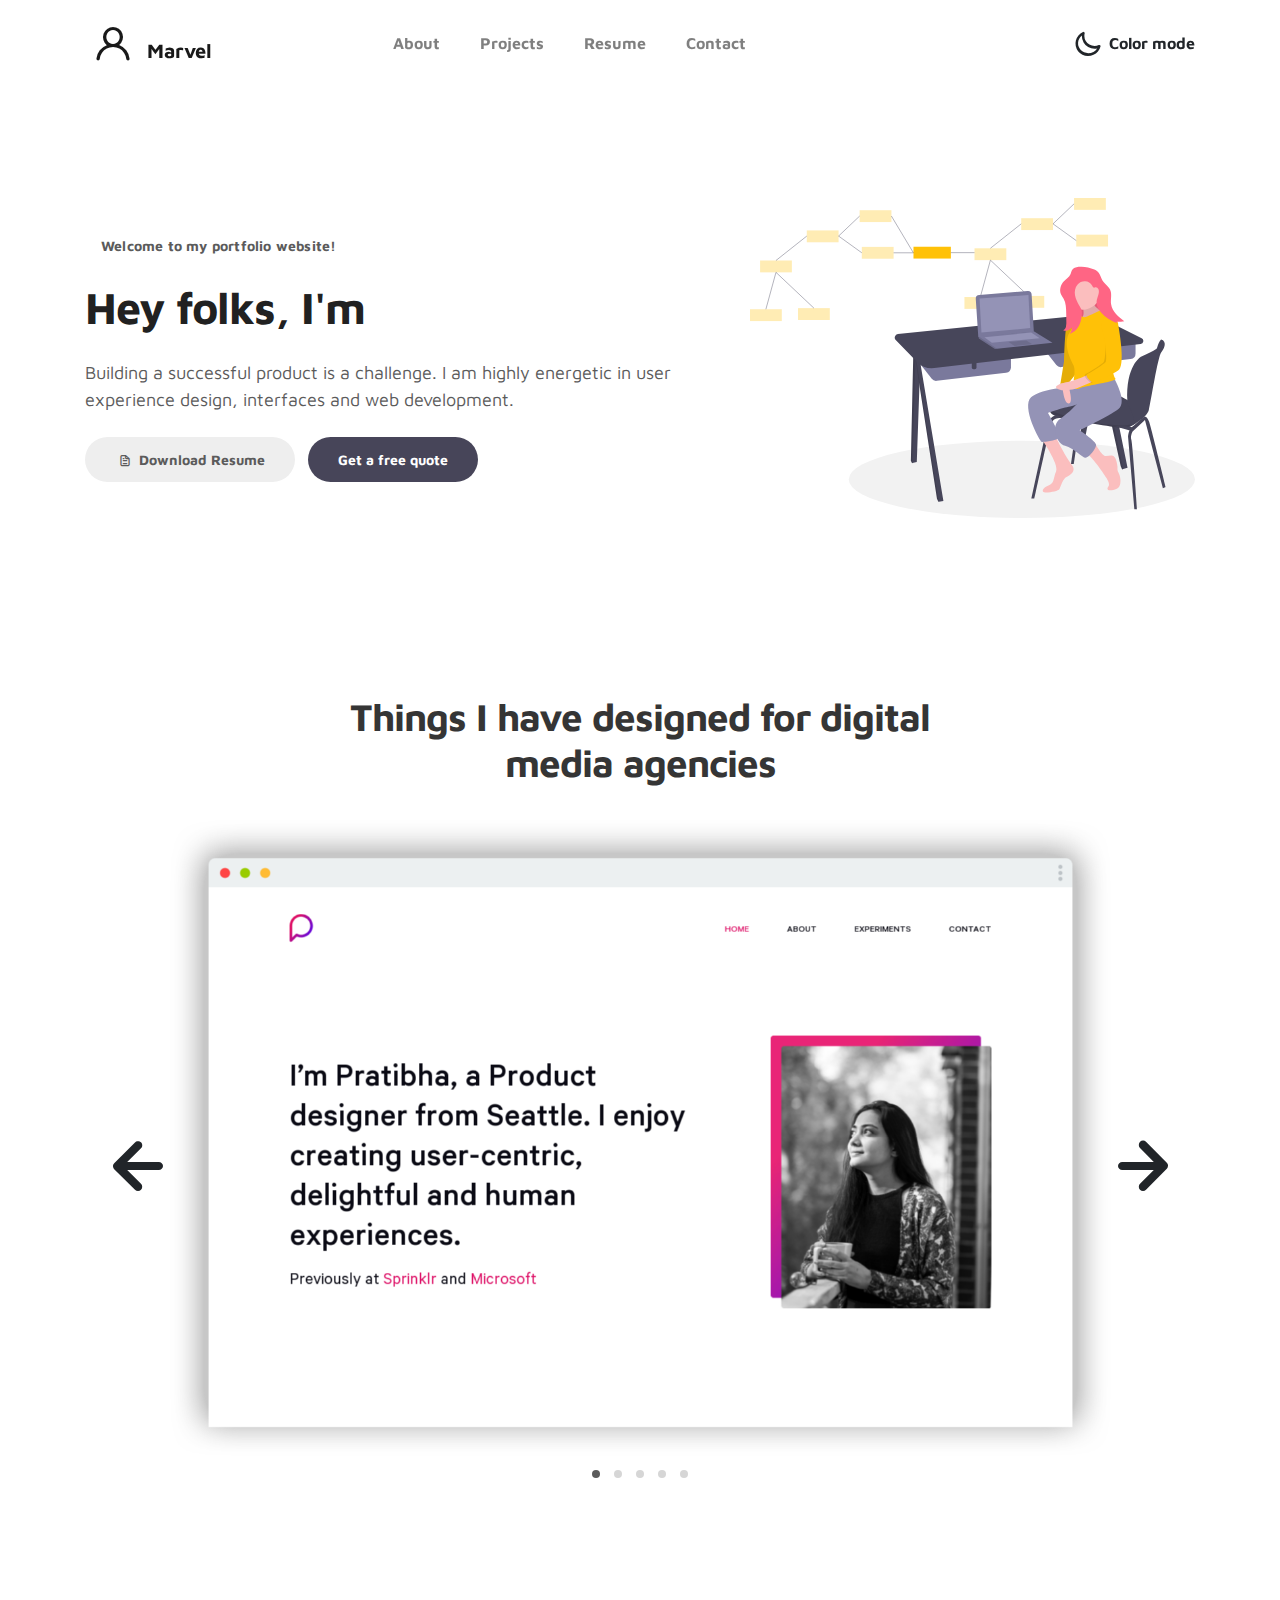
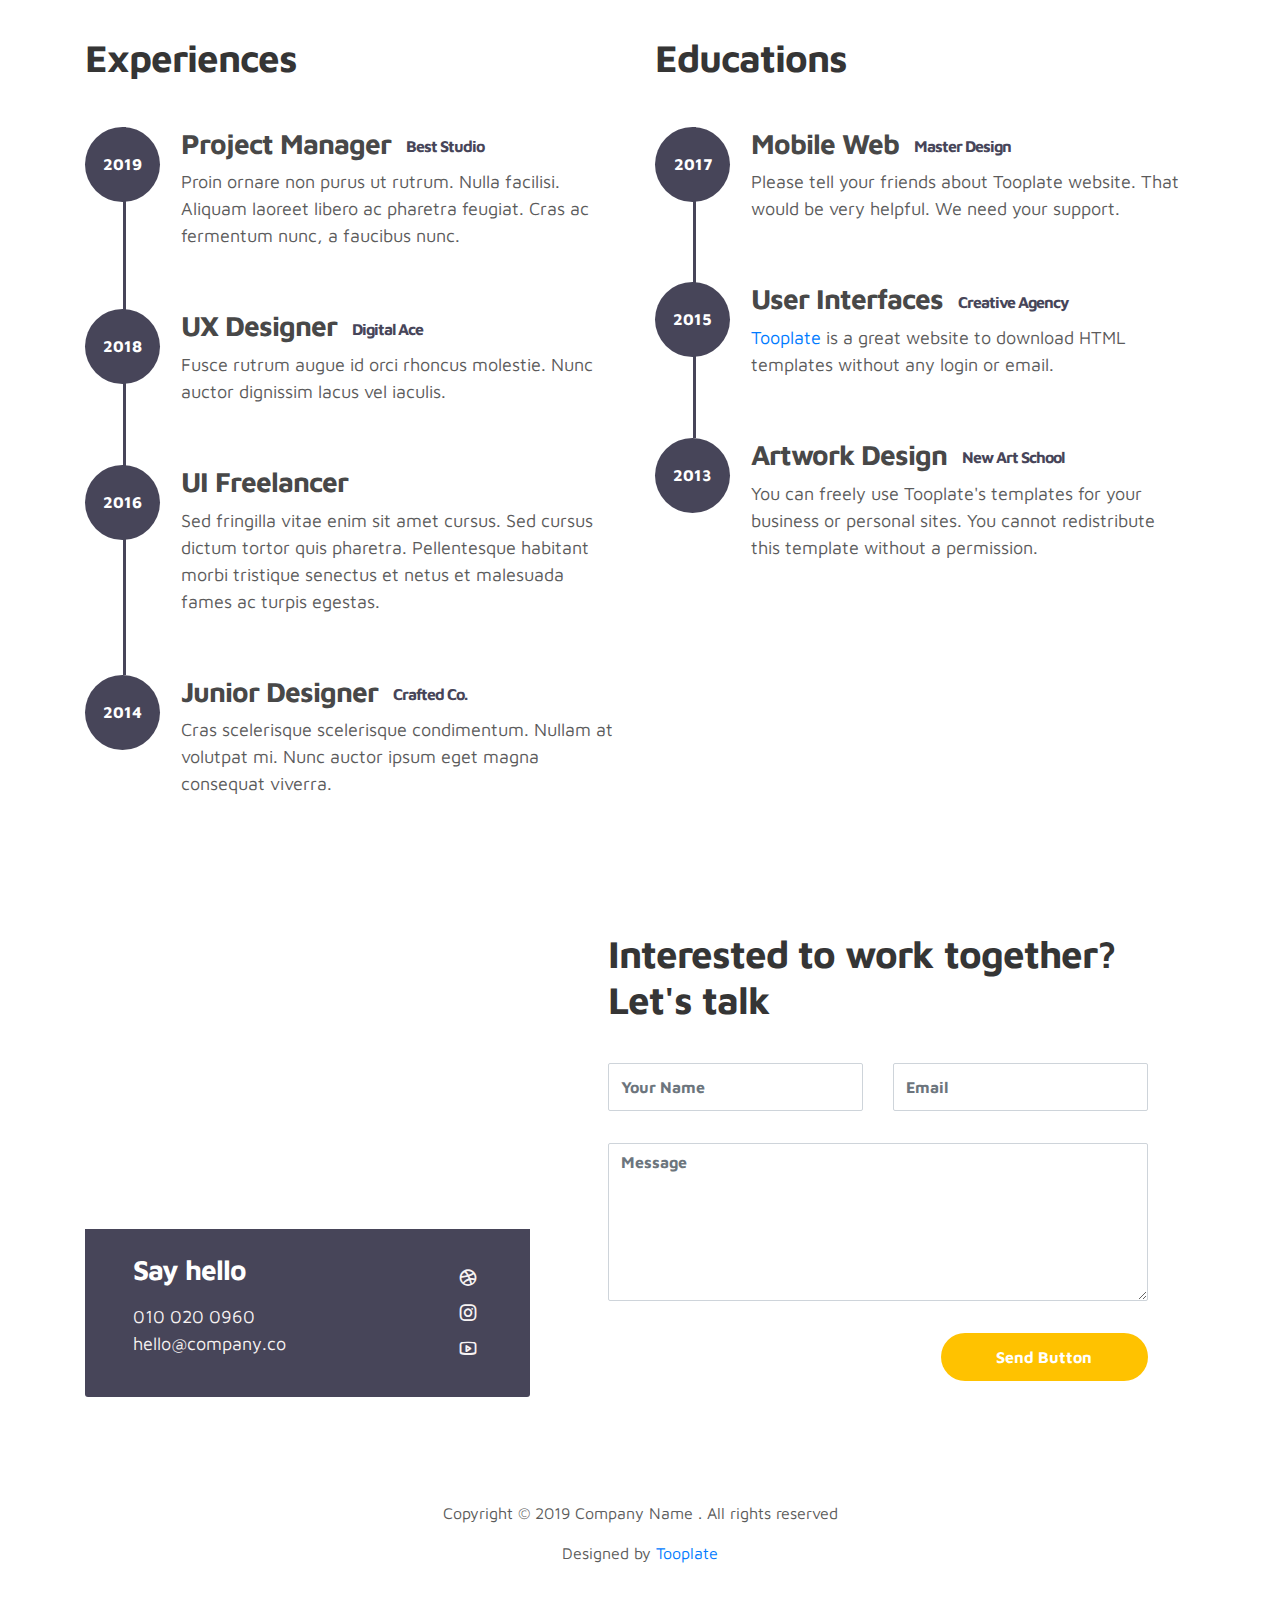
==== index.html @ 72e8b337 "init commit" ====
<!doctype html>
<html lang="en">
  <head>
    <meta charset="utf-8">
    <meta name="viewport" content="width=device-width, initial-scale=1, shrink-to-fit=no">
    <meta name="description" content="">
    <meta name="author" content="">

    <title>Marvel HTML Bootstrap 4 Template</title>

    <link rel="stylesheet" href="css/bootstrap.min.css">
    <link rel="stylesheet" href="css/unicons.css">
    <link rel="stylesheet" href="css/owl.carousel.min.css">
    <link rel="stylesheet" href="css/owl.theme.default.min.css">

    <!-- MAIN STYLE -->
    <link rel="stylesheet" href="css/tooplate-style.css">
    
<!--

Tooplate 2115 Marvel

https://www.tooplate.com/view/2115-marvel

-->
  </head>
  <body>

    <!-- MENU -->
    <nav class="navbar navbar-expand-sm navbar-light">
        <div class="container">
            <a class="navbar-brand" href="index.html"><i class='uil uil-user'></i> Marvel</a>

            <button class="navbar-toggler" type="button" data-toggle="collapse" data-target="#navbarNav" aria-controls="navbarNav" aria-expanded="false"
                aria-label="Toggle navigation">
                <span class="navbar-toggler-icon"></span>
                <span class="navbar-toggler-icon"></span>
                <span class="navbar-toggler-icon"></span>
            </button>

            <div class="collapse navbar-collapse" id="navbarNav">
                <ul class="navbar-nav mx-auto">
                    <li class="nav-item">
                        <a href="#about" class="nav-link"><span data-hover="About">About</span></a>
                    </li>
                    <li class="nav-item">
                        <a href="#project" class="nav-link"><span data-hover="Projects">Projects</span></a>
                    </li>
                    <li class="nav-item">
                        <a href="#resume" class="nav-link"><span data-hover="Resume">Resume</span></a>
                    </li>
                    <li class="nav-item">
                        <a href="#contact" class="nav-link"><span data-hover="Contact">Contact</span></a>
                    </li>
                </ul>

                <ul class="navbar-nav ml-lg-auto">
                    <div class="ml-lg-4">
                      <div class="color-mode d-lg-flex justify-content-center align-items-center">
                        <i class="color-mode-icon"></i>
                        Color mode
                      </div>
                    </div>
                </ul>
            </div>
        </div>
    </nav>

    <!-- ABOUT -->
    <section class="about full-screen d-lg-flex justify-content-center align-items-center" id="about">
        <div class="container">
            <div class="row">
                
                <div class="col-lg-7 col-md-12 col-12 d-flex align-items-center">
                    <div class="about-text">
                        <small class="small-text">Welcome to <span class="mobile-block">my portfolio website!</span></small>
                        <h1 class="animated animated-text">
                            <span class="mr-2">Hey folks, I'm</span>
                                <div class="animated-info">
                                    <span class="animated-item">Marvel Sann</span>
                                    <span class="animated-item">Web Designer</span>
                                    <span class="animated-item">UI Specialist</span>
                                </div>
                        </h1>

                        <p>Building a successful product is a challenge. I am highly energetic in user experience design, interfaces and web development.</p>
                        
                        <div class="custom-btn-group mt-4">
                          <a href="#" class="btn mr-lg-2 custom-btn"><i class='uil uil-file-alt'></i> Download Resume</a>
                          <a href="#contact" class="btn custom-btn custom-btn-bg custom-btn-link">Get a free quote</a>
                        </div>
                    </div>
                </div>

                <div class="col-lg-5 col-md-12 col-12">
                    <div class="about-image svg">
                        <img src="images/undraw/undraw_software_engineer_lvl5.svg" class="img-fluid" alt="svg image">
                    </div>
                </div>

            </div>
        </div>
    </section>

    <!-- PROJECTS -->
    <section class="project py-5" id="project">
        <div class="container">
                
                <div class="row">
                  <div class="col-lg-11 text-center mx-auto col-12">

                      <div class="col-lg-8 mx-auto">
                        <h2>Things I have designed for digital media agencies</h2>
                      </div>

                      <div class="owl-carousel owl-theme">
                        <div class="item">
                          <div class="project-info">
                            <img src="images/project/project-image01.png" class="img-fluid" alt="project image">
                          </div>
                        </div>

                        <div class="item">
                          <div class="project-info">
                            <img src="images/project/project-image02.png" class="img-fluid" alt="project image">
                          </div>
                        </div>

                        <div class="item">
                          <div class="project-info">
                            <img src="images/project/project-image03.png" class="img-fluid" alt="project image">
                          </div>
                        </div>

                        <div class="item">
                          <div class="project-info">
                            <img src="images/project/project-image04.png" class="img-fluid" alt="project image">
                          </div>
                        </div>

                        <div class="item">
                          <div class="project-info">
                            <img src="images/project/project-image05.png" class="img-fluid" alt="project image">
                          </div>
                        </div>
                      </div>

                  </div>
                </div>
        </div>
    </section>

    <!-- FEATURES -->
    <section class="resume py-5 d-lg-flex justify-content-center align-items-center" id="resume">
        <div class="container">
            <div class="row">

                <div class="col-lg-6 col-12">
                  <h2 class="mb-4">Experiences</h2>

                    <div class="timeline">
                        <div class="timeline-wrapper">
                             <div class="timeline-yr">
                                  <span>2019</span>
                             </div>
                             <div class="timeline-info">
                                  <h3><span>Project Manager</span><small>Best Studio</small></h3>
                                  <p>Proin ornare non purus ut rutrum. Nulla facilisi. Aliquam laoreet libero ac pharetra feugiat. Cras ac fermentum nunc, a faucibus nunc.</p>
                             </div>
                        </div>

                        <div class="timeline-wrapper">
                            <div class="timeline-yr">
                                <span>2018</span>
                            </div>
                            <div class="timeline-info">
                                <h3><span>UX Designer</span><small>Digital Ace</small></h3>
                                <p>Fusce rutrum augue id orci rhoncus molestie. Nunc auctor dignissim lacus vel iaculis.</p>
                            </div>
                        </div>

                        <div class="timeline-wrapper">
                            <div class="timeline-yr">
                                <span>2016</span>
                            </div>
                            <div class="timeline-info">
                                <h3><span>UI Freelancer</h3>
                                <p>Sed fringilla vitae enim sit amet cursus. Sed cursus dictum tortor quis pharetra. Pellentesque habitant morbi tristique senectus et netus et malesuada fames ac turpis egestas.</p>
                            </div>
                        </div>
                        
                        <div class="timeline-wrapper">
                            <div class="timeline-yr">
                                <span>2014</span>
                            </div>
                            <div class="timeline-info">
                                <h3><span>Junior Designer<small>Crafted Co.</small></h3>
                                <p>Cras scelerisque scelerisque condimentum. Nullam at volutpat mi. Nunc auctor ipsum eget magna consequat viverra.</p>
                            </div>
                        </div>

                    </div>
                </div>

                <div class="col-lg-6 col-12">
                  <h2 class="mb-4 mobile-mt-2">Educations</h2>

                    <div class="timeline">
                        <div class="timeline-wrapper">
                             <div class="timeline-yr">
                                  <span>2017</span>
                             </div>
                             <div class="timeline-info">
                                  <h3><span>Mobile Web</span><small>Master Design</small></h3>
                                  <p>Please tell your friends about Tooplate website. That would be very helpful. We need your support.</p>
                             </div>
                        </div>

                        <div class="timeline-wrapper">
                            <div class="timeline-yr">
                                <span>2015</span>
                            </div>
                            <div class="timeline-info">
                                <h3><span>User Interfaces</span><small>Creative Agency</small></h3>
                                <p><a rel="nofollow" href="https://www.facebook.com/tooplate">Tooplate</a> is a great website to download HTML templates without any login or email.</p>
                            </div>
                        </div>
                        
                        <div class="timeline-wrapper">
                            <div class="timeline-yr">
                                <span>2013</span>
                            </div>
                            <div class="timeline-info">
                                <h3><span>Artwork Design</span><small>New Art School</small></h3>
                                <p>You can freely use Tooplate's templates for your business or personal sites. You cannot redistribute this template without a permission.</p>
                            </div>
                        </div>

                    </div>
                </div>
                
            </div>
        </div>
    </section>

    <!-- CONTACT -->
    <section class="contact py-5" id="contact">
      <div class="container">
        <div class="row">
          
          <div class="col-lg-5 mr-lg-5 col-12">
            <div class="google-map w-100">
              <iframe src="https://www.google.com/maps/embed?pb=!1m18!1m12!1m3!1d12088.558402180099!2d-73.99373482142036!3d40.75895421922642!2m3!1f0!2f0!3f0!3m2!1i1024!2i768!4f13.1!3m3!1m2!1s0x89c25855b8fb3083%3A0xa0f9aef176042a5c!2sTheater+District%2C+New+York%2C+NY%2C+USA!5e0!3m2!1sen!2smm!4v1549875377188" width="400" height="300" frameborder="0" style="border:0" allowfullscreen></iframe>
            </div>

            <div class="contact-info d-flex justify-content-between align-items-center py-4 px-lg-5">
                <div class="contact-info-item">
                  <h3 class="mb-3 text-white">Say hello</h3>
                  <p class="footer-text mb-0">010 020 0960</p>
                  <p><a href="mailto:hello@company.co">hello@company.co</a></p>
                </div>

                <ul class="social-links">
                     <li><a href="#" class="uil uil-dribbble" data-toggle="tooltip" data-placement="left" title="Dribbble"></a></li>
                     <li><a href="#" class="uil uil-instagram" data-toggle="tooltip" data-placement="left" title="Instagram"></a></li>
                     <li><a href="#" class="uil uil-youtube" data-toggle="tooltip" data-placement="left" title="Youtube"></a></li>
                </ul>
            </div>
          </div>

          <div class="col-lg-6 col-12">
            <div class="contact-form">
              <h2 class="mb-4">Interested to work together? Let's talk</h2>

              <form action="" method="get">
                <div class="row">
                  <div class="col-lg-6 col-12">
                    <input type="text" class="form-control" name="name" placeholder="Your Name" id="name">
                  </div>

                  <div class="col-lg-6 col-12">
                    <input type="email" class="form-control" name="email" placeholder="Email" id="email">
                  </div>

                  <div class="col-12">
                    <textarea name="message" rows="6" class="form-control" id="message" placeholder="Message"></textarea>
                  </div>

                  <div class="ml-lg-auto col-lg-5 col-12">
                    <input type="submit" class="form-control submit-btn" value="Send Button">
                  </div>
                </div>
              </form>
            </div>
          </div>

        </div>
      </div>
    </section>

    <!-- FOOTER -->
     <footer class="footer py-5">
          <div class="container">
               <div class="row">

                    <div class="col-lg-12 col-12">                                
                        <p class="copyright-text text-center">Copyright &copy; 2019 Company Name . All rights reserved</p>
                        <p class="copyright-text text-center">Designed by <a rel="nofollow" href="https://www.facebook.com/tooplate">Tooplate</a></p>
                    </div>
                    
               </div>
          </div>
     </footer>

    <script src="js/jquery-3.3.1.min.js"></script>
    <script src="js/popper.min.js"></script>
    <script src="js/bootstrap.min.js"></script>
    <script src="js/Headroom.js"></script>
    <script src="js/jQuery.headroom.js"></script>
    <script src="js/owl.carousel.min.js"></script>
    <script src="js/smoothscroll.js"></script>
    <script src="js/custom.js"></script>

  </body>
</html>
---- css/unicons.css ----
@font-face {
  font-family: 'unicons';
  src: url('../font/unicons.eot?42479262');
  src: url('../font/unicons.eot?42479262#iefix') format('embedded-opentype'),
       url('../font/unicons.woff2?42479262') format('woff2'),
       url('../font/unicons.woff?42479262') format('woff'),
       url('../font/unicons.ttf?42479262') format('truetype'),
       url('../font/unicons.svg?42479262#unicons') format('svg');
  font-weight: normal;
  font-style: normal;
}
/* Chrome hack: SVG is rendered more smooth in Windozze. 100% magic, uncomment if you need it. */
/* Note, that will break hinting! In other OS-es font will be not as sharp as it could be */
/*
@media screen and (-webkit-min-device-pixel-ratio:0) {
  @font-face {
    font-family: 'unicons';
    src: url('../font/unicons.svg?42479262#unicons') format('svg');
  }
}
*/
 
 [class^="uil-"]:before, [class*=" uil-"]:before {
  font-family: "unicons";
  font-style: normal;
  font-weight: normal;
  speak: none;
 
  display: inline-block;
  text-decoration: inherit;
  width: 1em;
  margin-right: .2em;
  text-align: center;
  /* opacity: .8; */
 
  /* For safety - reset parent styles, that can break glyph codes*/
  font-variant: normal;
  text-transform: none;
 
  /* fix buttons height, for twitter bootstrap */
  line-height: 1em;
 
  /* Animation center compensation - margins should be symmetric */
  /* remove if not needed */
  margin-left: .2em;
 
  /* you can be more comfortable with increased icons size */
  /* font-size: 120%; */
 
  /* Font smoothing. That was taken from TWBS */
  -webkit-font-smoothing: antialiased;
  -moz-osx-font-smoothing: grayscale;
 
  /* Uncomment for 3D effect */
  /* text-shadow: 1px 1px 1px rgba(127, 127, 127, 0.3); */
}
 
.uil-abacus:before { content: '\e800'; } /* '' */
.uil-accessible-icon-alt:before { content: '\e801'; } /* '' */
.uil-adjust-alt:before { content: '\e802'; } /* '' */
.uil-adjust-circle:before { content: '\e803'; } /* '' */
.uil-adjust-half:before { content: '\e804'; } /* '' */
.uil-adjust:before { content: '\e805'; } /* '' */
.uil-airplay:before { content: '\e806'; } /* '' */
.uil-align-alt:before { content: '\e807'; } /* '' */
.uil-align-center-alt:before { content: '\e808'; } /* '' */
.uil-align-center-h:before { content: '\e809'; } /* '' */
.uil-align-center-justify:before { content: '\e80a'; } /* '' */
.uil-align-center-v:before { content: '\e80b'; } /* '' */
.uil-align-center:before { content: '\e80c'; } /* '' */
.uil-align-justify:before { content: '\e80d'; } /* '' */
.uil-align-left-justify:before { content: '\e80e'; } /* '' */
.uil-align-left:before { content: '\e80f'; } /* '' */
.uil-align-letter-right:before { content: '\e810'; } /* '' */
.uil-align-right-justify:before { content: '\e811'; } /* '' */
.uil-align-right:before { content: '\e812'; } /* '' */
.uil-align:before { content: '\e813'; } /* '' */
.uil-ambulance:before { content: '\e814'; } /* '' */
.uil-analysis:before { content: '\e815'; } /* '' */
.uil-analytics:before { content: '\e816'; } /* '' */
.uil-anchor:before { content: '\e817'; } /* '' */
.uil-android-phone-slash:before { content: '\e818'; } /* '' */
.uil-angle-double-down:before { content: '\e819'; } /* '' */
.uil-angle-double-left:before { content: '\e81a'; } /* '' */
.uil-angle-double-right:before { content: '\e81b'; } /* '' */
.uil-angle-double-up:before { content: '\e81c'; } /* '' */
.uil-angle-down:before { content: '\e81d'; } /* '' */
.uil-angle-left:before { content: '\e81e'; } /* '' */
.uil-angle-right-b:before { content: '\e81f'; } /* '' */
.uil-angle-right:before { content: '\e820'; } /* '' */
.uil-angle-up:before { content: '\e821'; } /* '' */
.uil-annoyed-alt:before { content: '\e822'; } /* '' */
.uil-annoyed:before { content: '\e823'; } /* '' */
.uil-apps:before { content: '\e824'; } /* '' */
.uil-archive-alt:before { content: '\e825'; } /* '' */
.uil-archive:before { content: '\e826'; } /* '' */
.uil-arrow-break:before { content: '\e827'; } /* '' */
.uil-arrow-circle-down:before { content: '\e828'; } /* '' */
.uil-arrow-circle-left:before { content: '\e829'; } /* '' */
.uil-arrow-circle-right:before { content: '\e82a'; } /* '' */
.uil-arrow-circle-up:before { content: '\e82b'; } /* '' */
.uil-arrow-compress-h:before { content: '\e82c'; } /* '' */
.uil-arrow-down-left:before { content: '\e82d'; } /* '' */
.uil-arrow-down-right:before { content: '\e82e'; } /* '' */
.uil-arrow-down:before { content: '\e82f'; } /* '' */
.uil-arrow-from-right:before { content: '\e830'; } /* '' */
.uil-arrow-from-top:before { content: '\e831'; } /* '' */
.uil-arrow-growth:before { content: '\e832'; } /* '' */
.uil-arrow-left:before { content: '\e833'; } /* '' */
.uil-arrow-random:before { content: '\e834'; } /* '' */
.uil-arrow-resize-diagonal:before { content: '\e835'; } /* '' */
.uil-arrow-right:before { content: '\e836'; } /* '' */
.uil-arrow-to-bottom:before { content: '\e837'; } /* '' */
.uil-arrow-to-right:before { content: '\e838'; } /* '' */
.uil-arrow-up-left:before { content: '\e839'; } /* '' */
.uil-arrow-up-right:before { content: '\e83a'; } /* '' */
.uil-arrow-up:before { content: '\e83b'; } /* '' */
.uil-arrows-h-alt:before { content: '\e83c'; } /* '' */
.uil-arrows-h:before { content: '\e83d'; } /* '' */
.uil-arrows-left-down:before { content: '\e83e'; } /* '' */
.uil-arrows-maximize:before { content: '\e83f'; } /* '' */
.uil-arrows-merge:before { content: '\e840'; } /* '' */
.uil-arrows-resize-h:before { content: '\e841'; } /* '' */
.uil-arrows-resize-v:before { content: '\e842'; } /* '' */
.uil-arrows-resize:before { content: '\e843'; } /* '' */
.uil-arrows-right-down:before { content: '\e844'; } /* '' */
.uil-arrows-shrink-h:before { content: '\e845'; } /* '' */
.uil-arrows-shrink-v:before { content: '\e846'; } /* '' */
.uil-arrows-up-right:before { content: '\e847'; } /* '' */
.uil-arrows-v-alt:before { content: '\e848'; } /* '' */
.uil-arrows-v:before { content: '\e849'; } /* '' */
.uil-at:before { content: '\e84a'; } /* '' */
.uil-atm-card:before { content: '\e84b'; } /* '' */
.uil-atom:before { content: '\e84c'; } /* '' */
.uil-auto-flash:before { content: '\e84d'; } /* '' */
.uil-award-alt:before { content: '\e84e'; } /* '' */
.uil-award:before { content: '\e84f'; } /* '' */
.uil-baby-carriage:before { content: '\e850'; } /* '' */
.uil-backpack:before { content: '\e851'; } /* '' */
.uil-backspace:before { content: '\e852'; } /* '' */
.uil-backward:before { content: '\e853'; } /* '' */
.uil-bag-alt:before { content: '\e854'; } /* '' */
.uil-bag-slash:before { content: '\e855'; } /* '' */
.uil-bag:before { content: '\e856'; } /* '' */
.uil-ball:before { content: '\e857'; } /* '' */
.uil-ban:before { content: '\e858'; } /* '' */
.uil-bars:before { content: '\e859'; } /* '' */
.uil-basketball-hoop:before { content: '\e85a'; } /* '' */
.uil-basketball:before { content: '\e85b'; } /* '' */
.uil-battery-bolt:before { content: '\e85c'; } /* '' */
.uil-battery-empty:before { content: '\e85d'; } /* '' */
.uil-bed-double:before { content: '\e85e'; } /* '' */
.uil-bed:before { content: '\e85f'; } /* '' */
.uil-bell-school:before { content: '\e860'; } /* '' */
.uil-bell-slash:before { content: '\e861'; } /* '' */
.uil-bill:before { content: '\e862'; } /* '' */
.uil-bitcoin-circle:before { content: '\e863'; } /* '' */
.uil-bitcoin:before { content: '\e864'; } /* '' */
.uil-bluetooth-b:before { content: '\e865'; } /* '' */
.uil-bolt-alt:before { content: '\e866'; } /* '' */
.uil-bolt-slash:before { content: '\e867'; } /* '' */
.uil-bolt:before { content: '\e868'; } /* '' */
.uil-book-alt:before { content: '\e869'; } /* '' */
.uil-book-medical:before { content: '\e86a'; } /* '' */
.uil-book-open:before { content: '\e86b'; } /* '' */
.uil-book-reader:before { content: '\e86c'; } /* '' */
.uil-book:before { content: '\e86d'; } /* '' */
.uil-bookmark-full:before { content: '\e86e'; } /* '' */
.uil-bookmark:before { content: '\e86f'; } /* '' */
.uil-books:before { content: '\e870'; } /* '' */
.uil-boombox:before { content: '\e871'; } /* '' */
.uil-border-alt:before { content: '\e872'; } /* '' */
.uil-border-bottom:before { content: '\e873'; } /* '' */
.uil-border-clear:before { content: '\e874'; } /* '' */
.uil-border-horizontal:before { content: '\e875'; } /* '' */
.uil-border-inner:before { content: '\e876'; } /* '' */
.uil-border-left:before { content: '\e877'; } /* '' */
.uil-border-out:before { content: '\e878'; } /* '' */
.uil-border-right:before { content: '\e879'; } /* '' */
.uil-border-top:before { content: '\e87a'; } /* '' */
.uil-border-vertical:before { content: '\e87b'; } /* '' */
.uil-box:before { content: '\e87c'; } /* '' */
.uil-briefcase-alt:before { content: '\e87d'; } /* '' */
.uil-briefcase:before { content: '\e87e'; } /* '' */
.uil-bright:before { content: '\e87f'; } /* '' */
.uil-brightness-empty:before { content: '\e880'; } /* '' */
.uil-brightness-half:before { content: '\e881'; } /* '' */
.uil-brightness-low:before { content: '\e882'; } /* '' */
.uil-brightness-minus:before { content: '\e883'; } /* '' */
.uil-brightness-plus:before { content: '\e884'; } /* '' */
.uil-brightness:before { content: '\e885'; } /* '' */
.uil-bring-bottom:before { content: '\e886'; } /* '' */
.uil-bring-front:before { content: '\e887'; } /* '' */
.uil-brush-alt:before { content: '\e888'; } /* '' */
.uil-bug:before { content: '\e889'; } /* '' */
.uil-building:before { content: '\e88a'; } /* '' */
.uil-bullseye:before { content: '\e88b'; } /* '' */
.uil-bus-alt:before { content: '\e88c'; } /* '' */
.uil-bus-school:before { content: '\e88d'; } /* '' */
.uil-bus:before { content: '\e88e'; } /* '' */
.uil-calcualtor:before { content: '\e88f'; } /* '' */
.uil-calculator-alt:before { content: '\e890'; } /* '' */
.uil-calendar-alt:before { content: '\e891'; } /* '' */
.uil-calendar-slash:before { content: '\e892'; } /* '' */
.uil-calender:before { content: '\e893'; } /* '' */
.uil-calling:before { content: '\e894'; } /* '' */
.uil-camera-plus:before { content: '\e895'; } /* '' */
.uil-camera-slash:before { content: '\e896'; } /* '' */
.uil-camera:before { content: '\e897'; } /* '' */
.uil-cancel:before { content: '\e898'; } /* '' */
.uil-capsule:before { content: '\e899'; } /* '' */
.uil-capture:before { content: '\e89a'; } /* '' */
.uil-car-sideview:before { content: '\e89b'; } /* '' */
.uil-car-slash:before { content: '\e89c'; } /* '' */
.uil-car-wash:before { content: '\e89d'; } /* '' */
.uil-car:before { content: '\e89e'; } /* '' */
.uil-card-atm:before { content: '\e89f'; } /* '' */
.uil-caret-right:before { content: '\e8a0'; } /* '' */
.uil-cart:before { content: '\e8a1'; } /* '' */
.uil-cell:before { content: '\e8a2'; } /* '' */
.uil-celsius:before { content: '\e8a3'; } /* '' */
.uil-chart-bar-alt:before { content: '\e8a4'; } /* '' */
.uil-chart-bar:before { content: '\e8a5'; } /* '' */
.uil-chart-down:before { content: '\e8a6'; } /* '' */
.uil-chart-growth-alt:before { content: '\e8a7'; } /* '' */
.uil-chart-growth:before { content: '\e8a8'; } /* '' */
.uil-chart-line:before { content: '\e8a9'; } /* '' */
.uil-chart-pie-alt:before { content: '\e8aa'; } /* '' */
.uil-chart-pie:before { content: '\e8ab'; } /* '' */
.uil-chart:before { content: '\e8ac'; } /* '' */
.uil-chat-bubble-user:before { content: '\e8ad'; } /* '' */
.uil-chat-info:before { content: '\e8ae'; } /* '' */
.uil-chat:before { content: '\e8af'; } /* '' */
.uil-check-circle:before { content: '\e8b0'; } /* '' */
.uil-check-square:before { content: '\e8b1'; } /* '' */
.uil-check:before { content: '\e8b2'; } /* '' */
.uil-circle-layer:before { content: '\e8b3'; } /* '' */
.uil-circle:before { content: '\e8b4'; } /* '' */
.uil-circuit:before { content: '\e8b5'; } /* '' */
.uil-clapper-board:before { content: '\e8b6'; } /* '' */
.uil-clipboard-alt:before { content: '\e8b7'; } /* '' */
.uil-clipboard-blank:before { content: '\e8b8'; } /* '' */
.uil-clipboard-notes:before { content: '\e8b9'; } /* '' */
.uil-clipboard:before { content: '\e8ba'; } /* '' */
.uil-clock-eight:before { content: '\e8bb'; } /* '' */
.uil-clock-five:before { content: '\e8bc'; } /* '' */
.uil-clock-nine:before { content: '\e8bd'; } /* '' */
.uil-clock-seven:before { content: '\e8be'; } /* '' */
.uil-clock-ten:before { content: '\e8bf'; } /* '' */
.uil-clock-three:before { content: '\e8c0'; } /* '' */
.uil-clock-two:before { content: '\e8c1'; } /* '' */
.uil-clock:before { content: '\e8c2'; } /* '' */
.uil-closed-captioning:before { content: '\e8c3'; } /* '' */
.uil-cloud-block:before { content: '\e8c4'; } /* '' */
.uil-cloud-bookmark:before { content: '\e8c5'; } /* '' */
.uil-cloud-check:before { content: '\e8c6'; } /* '' */
.uil-cloud-computing:before { content: '\e8c7'; } /* '' */
.uil-cloud-data-connection:before { content: '\e8c8'; } /* '' */
.uil-cloud-database-tree:before { content: '\e8c9'; } /* '' */
.uil-cloud-download:before { content: '\e8ca'; } /* '' */
.uil-cloud-drizzle:before { content: '\e8cb'; } /* '' */
.uil-cloud-exclamation:before { content: '\e8cc'; } /* '' */
.uil-cloud-hail:before { content: '\e8cd'; } /* '' */
.uil-cloud-heart:before { content: '\e8ce'; } /* '' */
.uil-cloud-info:before { content: '\e8cf'; } /* '' */
.uil-cloud-lock:before { content: '\e8d0'; } /* '' */
.uil-cloud-meatball:before { content: '\e8d1'; } /* '' */
.uil-cloud-moon-hail:before { content: '\e8d2'; } /* '' */
.uil-cloud-moon-meatball:before { content: '\e8d3'; } /* '' */
.uil-cloud-moon-rain:before { content: '\e8d4'; } /* '' */
.uil-cloud-moon-showers:before { content: '\e8d5'; } /* '' */
.uil-cloud-moon:before { content: '\e8d6'; } /* '' */
.uil-cloud-question:before { content: '\e8d7'; } /* '' */
.uil-cloud-rain-sun:before { content: '\e8d8'; } /* '' */
.uil-cloud-rain:before { content: '\e8d9'; } /* '' */
.uil-cloud-redo:before { content: '\e8da'; } /* '' */
.uil-cloud-set:before { content: '\e8db'; } /* '' */
.uil-cloud-share:before { content: '\e8dc'; } /* '' */
.uil-cloud-shield:before { content: '\e8dd'; } /* '' */
.uil-cloud-showers-alt:before { content: '\e8de'; } /* '' */
.uil-cloud-showers-heavy:before { content: '\e8df'; } /* '' */
.uil-cloud-showers:before { content: '\e8e0'; } /* '' */
.uil-cloud-slash:before { content: '\e8e1'; } /* '' */
.uil-cloud-sun-hail:before { content: '\e8e2'; } /* '' */
.uil-cloud-sun-meatball:before { content: '\e8e3'; } /* '' */
.uil-cloud-sun-rain-alt:before { content: '\e8e4'; } /* '' */
.uil-cloud-sun-rain:before { content: '\e8e5'; } /* '' */
.uil-cloud-sun-tear:before { content: '\e8e6'; } /* '' */
.uil-cloud-sun:before { content: '\e8e7'; } /* '' */
.uil-cloud-times:before { content: '\e8e8'; } /* '' */
.uil-cloud-unlock:before { content: '\e8e9'; } /* '' */
.uil-cloud-upload:before { content: '\e8ea'; } /* '' */
.uil-cloud-wifi:before { content: '\e8eb'; } /* '' */
.uil-cloud-wind:before { content: '\e8ec'; } /* '' */
.uil-cloud:before { content: '\e8ed'; } /* '' */
.uil-clouds:before { content: '\e8ee'; } /* '' */
.uil-club:before { content: '\e8ef'; } /* '' */
.uil-code:before { content: '\e8f0'; } /* '' */
.uil-coffee:before { content: '\e8f1'; } /* '' */
.uil-cog:before { content: '\e8f2'; } /* '' */
.uil-coins:before { content: '\e8f3'; } /* '' */
.uil-columns:before { content: '\e8f4'; } /* '' */
.uil-comment-alt-block:before { content: '\e8f5'; } /* '' */
.uil-comment-alt-chart-lines:before { content: '\e8f6'; } /* '' */
.uil-comment-alt-check:before { content: '\e8f7'; } /* '' */
.uil-comment-alt-dots:before { content: '\e8f8'; } /* '' */
.uil-comment-alt-download:before { content: '\e8f9'; } /* '' */
.uil-comment-alt-edit:before { content: '\e8fa'; } /* '' */
.uil-comment-alt-exclamation:before { content: '\e8fb'; } /* '' */
.uil-comment-alt-heart:before { content: '\e8fc'; } /* '' */
.uil-comment-alt-image:before { content: '\e8fd'; } /* '' */
.uil-comment-alt-info:before { content: '\e8fe'; } /* '' */
.uil-comment-alt-lines:before { content: '\e8ff'; } /* '' */
.uil-comment-alt-lock:before { content: '\e900'; } /* '' */
.uil-comment-alt-medical:before { content: '\e901'; } /* '' */
.uil-comment-alt-message:before { content: '\e902'; } /* '' */
.uil-comment-alt-notes:before { content: '\e903'; } /* '' */
.uil-comment-alt-plus:before { content: '\e904'; } /* '' */
.uil-comment-alt-question:before { content: '\e905'; } /* '' */
.uil-comment-alt-redo:before { content: '\e906'; } /* '' */
.uil-comment-alt-search:before { content: '\e907'; } /* '' */
.uil-comment-alt-share:before { content: '\e908'; } /* '' */
.uil-comment-alt-shield:before { content: '\e909'; } /* '' */
.uil-comment-alt-upload:before { content: '\e90a'; } /* '' */
.uil-comment-alt-verify:before { content: '\e90b'; } /* '' */
.uil-comment-alt:before { content: '\e90c'; } /* '' */
.uil-comment-block:before { content: '\e90d'; } /* '' */
.uil-comment-chart-line:before { content: '\e90e'; } /* '' */
.uil-comment-check:before { content: '\e90f'; } /* '' */
.uil-comment-dots:before { content: '\e910'; } /* '' */
.uil-comment-download:before { content: '\e911'; } /* '' */
.uil-comment-edit:before { content: '\e912'; } /* '' */
.uil-comment-exclamation:before { content: '\e913'; } /* '' */
.uil-comment-heart:before { content: '\e914'; } /* '' */
.uil-comment-image:before { content: '\e915'; } /* '' */
.uil-comment-info-alt:before { content: '\e916'; } /* '' */
.uil-comment-info:before { content: '\e917'; } /* '' */
.uil-comment-lines:before { content: '\e918'; } /* '' */
.uil-comment-lock:before { content: '\e919'; } /* '' */
.uil-comment-medical:before { content: '\e91a'; } /* '' */
.uil-comment-message:before { content: '\e91b'; } /* '' */
.uil-comment-notes:before { content: '\e91c'; } /* '' */
.uil-comment-plus:before { content: '\e91d'; } /* '' */
.uil-comment-question:before { content: '\e91e'; } /* '' */
.uil-comment-redo:before { content: '\e91f'; } /* '' */
.uil-comment-search:before { content: '\e920'; } /* '' */
.uil-comment-share:before { content: '\e921'; } /* '' */
.uil-comment-shield:before { content: '\e922'; } /* '' */
.uil-comment-slash:before { content: '\e923'; } /* '' */
.uil-comment-upload:before { content: '\e924'; } /* '' */
.uil-comment-verify:before { content: '\e925'; } /* '' */
.uil-comment:before { content: '\e926'; } /* '' */
.uil-comments-alt:before { content: '\e927'; } /* '' */
.uil-comments:before { content: '\e928'; } /* '' */
.uil-commnet-alt-slash:before { content: '\e929'; } /* '' */
.uil-compact-disc:before { content: '\e92a'; } /* '' */
.uil-compass:before { content: '\e92b'; } /* '' */
.uil-compress-alt-left:before { content: '\e92c'; } /* '' */
.uil-compress-alt:before { content: '\e92d'; } /* '' */
.uil-compress-arrows:before { content: '\e92e'; } /* '' */
.uil-compress-lines:before { content: '\e92f'; } /* '' */
.uil-compress-point:before { content: '\e930'; } /* '' */
.uil-compress-v:before { content: '\e931'; } /* '' */
.uil-compress:before { content: '\e932'; } /* '' */
.uil-computer-mouse:before { content: '\e933'; } /* '' */
.uil-confused:before { content: '\e934'; } /* '' */
.uil-constructor:before { content: '\e935'; } /* '' */
.uil-copy-alt:before { content: '\e936'; } /* '' */
.uil-copy-landscape:before { content: '\e937'; } /* '' */
.uil-copy:before { content: '\e938'; } /* '' */
.uil-copyright:before { content: '\e939'; } /* '' */
.uil-corner-down-left:before { content: '\e93a'; } /* '' */
.uil-corner-down-right-alt:before { content: '\e93b'; } /* '' */
.uil-corner-down-right:before { content: '\e93c'; } /* '' */
.uil-corner-left-down:before { content: '\e93d'; } /* '' */
.uil-corner-right-down:before { content: '\e93e'; } /* '' */
.uil-corner-up-left-alt:before { content: '\e93f'; } /* '' */
.uil-corner-up-left:before { content: '\e940'; } /* '' */
.uil-corner-up-right-alt:before { content: '\e941'; } /* '' */
.uil-corner-up-right:before { content: '\e942'; } /* '' */
.uil-creative-commons-pd-alt:before { content: '\e943'; } /* '' */
.uil-creative-commons-pd:before { content: '\e944'; } /* '' */
.uil-crockery:before { content: '\e945'; } /* '' */
.uil-crop-alt-rotate-left:before { content: '\e946'; } /* '' */
.uil-crop-alt-rotate-right:before { content: '\e947'; } /* '' */
.uil-crop-alt:before { content: '\e948'; } /* '' */
.uil-crosshair-alt:before { content: '\e949'; } /* '' */
.uil-crosshair:before { content: '\e94a'; } /* '' */
.uil-crosshairs:before { content: '\e94b'; } /* '' */
.uil-cube:before { content: '\e94c'; } /* '' */
.uil-data-sharing:before { content: '\e94d'; } /* '' */
.uil-database-alt:before { content: '\e94e'; } /* '' */
.uil-database:before { content: '\e94f'; } /* '' */
.uil-desert:before { content: '\e950'; } /* '' */
.uil-desktop-alt-slash:before { content: '\e951'; } /* '' */
.uil-desktop-alt:before { content: '\e952'; } /* '' */
.uil-desktop-cloud-alt:before { content: '\e953'; } /* '' */
.uil-desktop-slash:before { content: '\e954'; } /* '' */
.uil-desktop:before { content: '\e955'; } /* '' */
.uil-dialpad-alt:before { content: '\e956'; } /* '' */
.uil-dialpad:before { content: '\e957'; } /* '' */
.uil-diamond:before { content: '\e958'; } /* '' */
.uil-diary-alt:before { content: '\e959'; } /* '' */
.uil-diary:before { content: '\e95a'; } /* '' */
.uil-dice-five:before { content: '\e95b'; } /* '' */
.uil-dice-four:before { content: '\e95c'; } /* '' */
.uil-dice-one:before { content: '\e95d'; } /* '' */
.uil-dice-six:before { content: '\e95e'; } /* '' */
.uil-dice-three:before { content: '\e95f'; } /* '' */
.uil-dice-two:before { content: '\e960'; } /* '' */
.uil-direction:before { content: '\e961'; } /* '' */
.uil-directions:before { content: '\e962'; } /* '' */
.uil-dizzy-meh:before { content: '\e963'; } /* '' */
.uil-dna:before { content: '\e964'; } /* '' */
.uil-document-layout-center:before { content: '\e965'; } /* '' */
.uil-document-layout-left:before { content: '\e966'; } /* '' */
.uil-document-layout-right:before { content: '\e967'; } /* '' */
.uil-document:before { content: '\e968'; } /* '' */
.uil-dollar-alt:before { content: '\e969'; } /* '' */
.uil-dollar-sign-alt:before { content: '\e96a'; } /* '' */
.uil-dollar-sign:before { content: '\e96b'; } /* '' */
.uil-down-arrow:before { content: '\e96c'; } /* '' */
.uil-download-alt:before { content: '\e96d'; } /* '' */
.uil-dribbble:before { content: '\e96e'; } /* '' */
.uil-drill:before { content: '\e96f'; } /* '' */
.uil-dropbox:before { content: '\e970'; } /* '' */
.uil-dumbbell:before { content: '\e971'; } /* '' */
.uil-edit-alt:before { content: '\e972'; } /* '' */
.uil-edit:before { content: '\e973'; } /* '' */
.uil-ellipsis-h:before { content: '\e974'; } /* '' */
.uil-ellipsis-v:before { content: '\e975'; } /* '' */
.uil-emoji:before { content: '\e976'; } /* '' */
.uil-enter:before { content: '\e977'; } /* '' */
.uil-entry:before { content: '\e978'; } /* '' */
.uil-envelope-add:before { content: '\e979'; } /* '' */
.uil-envelope-alt:before { content: '\e97a'; } /* '' */
.uil-envelope-block:before { content: '\e97b'; } /* '' */
.uil-envelope-bookmark:before { content: '\e97c'; } /* '' */
.uil-envelope-check:before { content: '\e97d'; } /* '' */
.uil-envelope-download-alt:before { content: '\e97e'; } /* '' */
.uil-envelope-download:before { content: '\e97f'; } /* '' */
.uil-envelope-edit:before { content: '\e980'; } /* '' */
.uil-envelope-exclamation:before { content: '\e981'; } /* '' */
.uil-envelope-heart:before { content: '\e982'; } /* '' */
.uil-envelope-info:before { content: '\e983'; } /* '' */
.uil-envelope-lock:before { content: '\e984'; } /* '' */
.uil-envelope-minus:before { content: '\e985'; } /* '' */
.uil-envelope-open:before { content: '\e986'; } /* '' */
.uil-envelope-question:before { content: '\e987'; } /* '' */
.uil-envelope-receive:before { content: '\e988'; } /* '' */
.uil-envelope-redo:before { content: '\e989'; } /* '' */
.uil-envelope-search:before { content: '\e98a'; } /* '' */
.uil-envelope-send:before { content: '\e98b'; } /* '' */
.uil-envelope-share:before { content: '\e98c'; } /* '' */
.uil-envelope-shield:before { content: '\e98d'; } /* '' */
.uil-envelope-star:before { content: '\e98e'; } /* '' */
.uil-envelope-times:before { content: '\e98f'; } /* '' */
.uil-envelope-upload-alt:before { content: '\e990'; } /* '' */
.uil-envelope-upload:before { content: '\e991'; } /* '' */
.uil-envelope:before { content: '\e992'; } /* '' */
.uil-envelopes:before { content: '\e993'; } /* '' */
.uil-equal-circle:before { content: '\e994'; } /* '' */
.uil-euro-circle:before { content: '\e995'; } /* '' */
.uil-euro:before { content: '\e996'; } /* '' */
.uil-exchange-alt:before { content: '\e997'; } /* '' */
.uil-exchange:before { content: '\e998'; } /* '' */
.uil-exclamation-circle:before { content: '\e999'; } /* '' */
.uil-exclamation-octagon:before { content: '\e99a'; } /* '' */
.uil-exclamation-triangle:before { content: '\e99b'; } /* '' */
.uil-exclude:before { content: '\e99c'; } /* '' */
.uil-exit:before { content: '\e99d'; } /* '' */
.uil-expand-alt:before { content: '\e99e'; } /* '' */
.uil-expand-arrows-alt:before { content: '\e99f'; } /* '' */
.uil-expand-arrows:before { content: '\e9a0'; } /* '' */
.uil-expand-from-corner:before { content: '\e9a1'; } /* '' */
.uil-expand-left:before { content: '\e9a2'; } /* '' */
.uil-export:before { content: '\e9a3'; } /* '' */
.uil-exposure-alt:before { content: '\e9a4'; } /* '' */
.uil-exposure-increase:before { content: '\e9a5'; } /* '' */
.uil-external-link-alt:before { content: '\e9a6'; } /* '' */
.uil-eye-slash:before { content: '\e9a7'; } /* '' */
.uil-eye:before { content: '\e9a8'; } /* '' */
.uil-facebook:before { content: '\e9a9'; } /* '' */
.uil-fahrenheit:before { content: '\e9aa'; } /* '' */
.uil-fast-mail-alt:before { content: '\e9ab'; } /* '' */
.uil-fast-mail:before { content: '\e9ac'; } /* '' */
.uil-favorite:before { content: '\e9ad'; } /* '' */
.uil-feedback:before { content: '\e9ae'; } /* '' */
.uil-file-alt:before { content: '\e9af'; } /* '' */
.uil-file-blank:before { content: '\e9b0'; } /* '' */
.uil-file-block-alt:before { content: '\e9b1'; } /* '' */
.uil-file-bookmark-alt:before { content: '\e9b2'; } /* '' */
.uil-file-check-alt:before { content: '\e9b3'; } /* '' */
.uil-file-check:before { content: '\e9b4'; } /* '' */
.uil-file-contract-dollar:before { content: '\e9b5'; } /* '' */
.uil-file-copy-alt:before { content: '\e9b6'; } /* '' */
.uil-file-download-alt:before { content: '\e9b7'; } /* '' */
.uil-file-download:before { content: '\e9b8'; } /* '' */
.uil-file-edit-alt:before { content: '\e9b9'; } /* '' */
.uil-file-exclamation-alt:before { content: '\e9ba'; } /* '' */
.uil-file-exclamation:before { content: '\e9bb'; } /* '' */
.uil-file-heart:before { content: '\e9bc'; } /* '' */
.uil-file-info-alt:before { content: '\e9bd'; } /* '' */
.uil-file-landscape-alt:before { content: '\e9be'; } /* '' */
.uil-file-landscape:before { content: '\e9bf'; } /* '' */
.uil-file-lanscape-slash:before { content: '\e9c0'; } /* '' */
.uil-file-lock-alt:before { content: '\e9c1'; } /* '' */
.uil-file-medical-alt:before { content: '\e9c2'; } /* '' */
.uil-file-medical:before { content: '\e9c3'; } /* '' */
.uil-file-minus-alt:before { content: '\e9c4'; } /* '' */
.uil-file-minus:before { content: '\e9c5'; } /* '' */
.uil-file-network:before { content: '\e9c6'; } /* '' */
.uil-file-plus-alt:before { content: '\e9c7'; } /* '' */
.uil-file-plus:before { content: '\e9c8'; } /* '' */
.uil-file-question-alt:before { content: '\e9c9'; } /* '' */
.uil-file-question:before { content: '\e9ca'; } /* '' */
.uil-file-redo-alt:before { content: '\e9cb'; } /* '' */
.uil-file-search-alt:before { content: '\e9cc'; } /* '' */
.uil-file-share-alt:before { content: '\e9cd'; } /* '' */
.uil-file-shield-alt:before { content: '\e9ce'; } /* '' */
.uil-file-slash:before { content: '\e9cf'; } /* '' */
.uil-file-times-alt:before { content: '\e9d0'; } /* '' */
.uil-file-times:before { content: '\e9d1'; } /* '' */
.uil-file-upload-alt:before { content: '\e9d2'; } /* '' */
.uil-file-upload:before { content: '\e9d3'; } /* '' */
.uil-file:before { content: '\e9d4'; } /* '' */
.uil-files-landscapes-alt:before { content: '\e9d5'; } /* '' */
.uil-files-landscapes:before { content: '\e9d6'; } /* '' */
.uil-film:before { content: '\e9d7'; } /* '' */
.uil-filter-slash:before { content: '\e9d8'; } /* '' */
.uil-filter:before { content: '\e9d9'; } /* '' */
.uil-flask-potion:before { content: '\e9da'; } /* '' */
.uil-flask:before { content: '\e9db'; } /* '' */
.uil-flip-h-alt:before { content: '\e9dc'; } /* '' */
.uil-flip-h:before { content: '\e9dd'; } /* '' */
.uil-flip-v-alt:before { content: '\e9de'; } /* '' */
.uil-flip-v:before { content: '\e9df'; } /* '' */
.uil-flower:before { content: '\e9e0'; } /* '' */
.uil-focus-add:before { content: '\e9e1'; } /* '' */
.uil-focus-target:before { content: '\e9e2'; } /* '' */
.uil-focus:before { content: '\e9e3'; } /* '' */
.uil-folder-check:before { content: '\e9e4'; } /* '' */
.uil-folder-download:before { content: '\e9e5'; } /* '' */
.uil-folder-exclamation:before { content: '\e9e6'; } /* '' */
.uil-folder-heart:before { content: '\e9e7'; } /* '' */
.uil-folder-info:before { content: '\e9e8'; } /* '' */
.uil-folder-lock:before { content: '\e9e9'; } /* '' */
.uil-folder-medical:before { content: '\e9ea'; } /* '' */
.uil-folder-minus:before { content: '\e9eb'; } /* '' */
.uil-folder-network:before { content: '\e9ec'; } /* '' */
.uil-folder-plus:before { content: '\e9ed'; } /* '' */
.uil-folder-question:before { content: '\e9ee'; } /* '' */
.uil-folder-slash:before { content: '\e9ef'; } /* '' */
.uil-folder-times:before { content: '\e9f0'; } /* '' */
.uil-folder-upload:before { content: '\e9f1'; } /* '' */
.uil-folder:before { content: '\e9f2'; } /* '' */
.uil-food:before { content: '\e9f3'; } /* '' */
.uil-football-american:before { content: '\e9f4'; } /* '' */
.uil-football-ball:before { content: '\e9f5'; } /* '' */
.uil-football:before { content: '\e9f6'; } /* '' */
.uil-forecastcloud-moon-tear:before { content: '\e9f7'; } /* '' */
.uil-forwaded-call:before { content: '\e9f8'; } /* '' */
.uil-forward:before { content: '\e9f9'; } /* '' */
.uil-frown:before { content: '\e9fa'; } /* '' */
.uil-game-structure:before { content: '\e9fb'; } /* '' */
.uil-game:before { content: '\e9fc'; } /* '' */
.uil-gift:before { content: '\e9fd'; } /* '' */
.uil-glass-martini-alt-slash:before { content: '\e9fe'; } /* '' */
.uil-glass-martini-alt:before { content: '\e9ff'; } /* '' */
.uil-glass-martini:before { content: '\ea00'; } /* '' */
.uil-glass-tea:before { content: '\ea01'; } /* '' */
.uil-glass:before { content: '\ea02'; } /* '' */
.uil-globe:before { content: '\ea03'; } /* '' */
.uil-gold:before { content: '\ea04'; } /* '' */
.uil-google-drive:before { content: '\ea05'; } /* '' */
.uil-graduation-hat:before { content: '\ea06'; } /* '' */
.uil-graph-bar:before { content: '\ea07'; } /* '' */
.uil-grid:before { content: '\ea08'; } /* '' */
.uil-grids:before { content: '\ea09'; } /* '' */
.uil-grin-tongue-wink-alt:before { content: '\ea0a'; } /* '' */
.uil-grin-tongue-wink:before { content: '\ea0b'; } /* '' */
.uil-grin:before { content: '\ea0c'; } /* '' */
.uil-grip-horizontal-line:before { content: '\ea0d'; } /* '' */
.uil-hdd:before { content: '\ea0e'; } /* '' */
.uil-headphones-alt:before { content: '\ea0f'; } /* '' */
.uil-headphones:before { content: '\ea10'; } /* '' */
.uil-heart-alt:before { content: '\ea11'; } /* '' */
.uil-heart-medical:before { content: '\ea12'; } /* '' */
.uil-heart-rate:before { content: '\ea13'; } /* '' */
.uil-heart-sign:before { content: '\ea14'; } /* '' */
.uil-heart:before { content: '\ea15'; } /* '' */
.uil-heartbeat:before { content: '\ea16'; } /* '' */
.uil-history-alt:before { content: '\ea17'; } /* '' */
.uil-history:before { content: '\ea18'; } /* '' */
.uil-home-alt:before { content: '\ea19'; } /* '' */
.uil-home:before { content: '\ea1a'; } /* '' */
.uil-horizontal-align-center:before { content: '\ea1b'; } /* '' */
.uil-horizontal-align-left:before { content: '\ea1c'; } /* '' */
.uil-horizontal-align-right:before { content: '\ea1d'; } /* '' */
.uil-horizontal-distribution-center:before { content: '\ea1e'; } /* '' */
.uil-horizontal-distribution-left:before { content: '\ea1f'; } /* '' */
.uil-horizontal-distribution-right:before { content: '\ea20'; } /* '' */
.uil-hunting:before { content: '\ea21'; } /* '' */
.uil-image-alt-slash:before { content: '\ea22'; } /* '' */
.uil-image-block:before { content: '\ea23'; } /* '' */
.uil-image-broken:before { content: '\ea24'; } /* '' */
.uil-image-check:before { content: '\ea25'; } /* '' */
.uil-image-download:before { content: '\ea26'; } /* '' */
.uil-image-edit:before { content: '\ea27'; } /* '' */
.uil-image-lock:before { content: '\ea28'; } /* '' */
.uil-image-minus:before { content: '\ea29'; } /* '' */
.uil-image-plus:before { content: '\ea2a'; } /* '' */
.uil-image-question:before { content: '\ea2b'; } /* '' */
.uil-image-redo:before { content: '\ea2c'; } /* '' */
.uil-image-resize-landscape:before { content: '\ea2d'; } /* '' */
.uil-image-resize-square:before { content: '\ea2e'; } /* '' */
.uil-image-search:before { content: '\ea2f'; } /* '' */
.uil-image-share:before { content: '\ea30'; } /* '' */
.uil-image-shield:before { content: '\ea31'; } /* '' */
.uil-image-slash:before { content: '\ea32'; } /* '' */
.uil-image-times:before { content: '\ea33'; } /* '' */
.uil-image-upload:before { content: '\ea34'; } /* '' */
.uil-image-v:before { content: '\ea35'; } /* '' */
.uil-image:before { content: '\ea36'; } /* '' */
.uil-images:before { content: '\ea37'; } /* '' */
.uil-incoming-call:before { content: '\ea38'; } /* '' */
.uil-info-circle:before { content: '\ea39'; } /* '' */
.uil-instagram:before { content: '\ea3a'; } /* '' */
.uil-invoice:before { content: '\ea3b'; } /* '' */
.uil-jackhammer:before { content: '\ea3c'; } /* '' */
.uil-kayak:before { content: '\ea3d'; } /* '' */
.uil-key-skeleton-alt:before { content: '\ea3e'; } /* '' */
.uil-key-skeleton:before { content: '\ea3f'; } /* '' */
.uil-keyboard-alt:before { content: '\ea40'; } /* '' */
.uil-keyboard-hide:before { content: '\ea41'; } /* '' */
.uil-keyboard-show:before { content: '\ea42'; } /* '' */
.uil-keyboard:before { content: '\ea43'; } /* '' */
.uil-keyhole-circle:before { content: '\ea44'; } /* '' */
.uil-keyhole-square-full:before { content: '\ea45'; } /* '' */
.uil-keyhole-square:before { content: '\ea46'; } /* '' */
.uil-kid:before { content: '\ea47'; } /* '' */
.uil-label-alt:before { content: '\ea48'; } /* '' */
.uil-label:before { content: '\ea49'; } /* '' */
.uil-lamp:before { content: '\ea4a'; } /* '' */
.uil-laptop-cloud:before { content: '\ea4b'; } /* '' */
.uil-laptop:before { content: '\ea4c'; } /* '' */
.uil-laughing:before { content: '\ea4d'; } /* '' */
.uil-layer-group-slash:before { content: '\ea4e'; } /* '' */
.uil-layer-group:before { content: '\ea4f'; } /* '' */
.uil-layers-alt:before { content: '\ea50'; } /* '' */
.uil-layers-slash:before { content: '\ea51'; } /* '' */
.uil-layers:before { content: '\ea52'; } /* '' */
.uil-left-arrow-from-left:before { content: '\ea53'; } /* '' */
.uil-left-arrow-to-left:before { content: '\ea54'; } /* '' */
.uil-left-indent-alt:before { content: '\ea55'; } /* '' */
.uil-left-indent:before { content: '\ea56'; } /* '' */
.uil-life-ring:before { content: '\ea57'; } /* '' */
.uil-lightbulb-alt:before { content: '\ea58'; } /* '' */
.uil-lightbulb:before { content: '\ea59'; } /* '' */
.uil-line-alt:before { content: '\ea5a'; } /* '' */
.uil-line-spacing:before { content: '\ea5b'; } /* '' */
.uil-link-alt:before { content: '\ea5c'; } /* '' */
.uil-link-broken:before { content: '\ea5d'; } /* '' */
.uil-link-h:before { content: '\ea5e'; } /* '' */
.uil-link:before { content: '\ea5f'; } /* '' */
.uil-list-ui-alt:before { content: '\ea60'; } /* '' */
.uil-list-ul:before { content: '\ea61'; } /* '' */
.uil-location-arrow-alt:before { content: '\ea62'; } /* '' */
.uil-location-arrow:before { content: '\ea63'; } /* '' */
.uil-location-pin-alt:before { content: '\ea64'; } /* '' */
.uil-location-point:before { content: '\ea65'; } /* '' */
.uil-location:before { content: '\ea66'; } /* '' */
.uil-lock-access:before { content: '\ea67'; } /* '' */
.uil-lock-alt:before { content: '\ea68'; } /* '' */
.uil-lock-open-alt:before { content: '\ea69'; } /* '' */
.uil-lock-slash:before { content: '\ea6a'; } /* '' */
.uil-lock:before { content: '\ea6b'; } /* '' */
.uil-mailbox-alt:before { content: '\ea6c'; } /* '' */
.uil-mailbox:before { content: '\ea6d'; } /* '' */
.uil-map-marker-alt:before { content: '\ea6e'; } /* '' */
.uil-map-marker-edit:before { content: '\ea6f'; } /* '' */
.uil-map-marker-info:before { content: '\ea70'; } /* '' */
.uil-map-marker-minus:before { content: '\ea71'; } /* '' */
.uil-map-marker-plus:before { content: '\ea72'; } /* '' */
.uil-map-marker-question:before { content: '\ea73'; } /* '' */
.uil-map-marker-shield:before { content: '\ea74'; } /* '' */
.uil-map-marker-slash:before { content: '\ea75'; } /* '' */
.uil-map-marker:before { content: '\ea76'; } /* '' */
.uil-map-pin-alt:before { content: '\ea77'; } /* '' */
.uil-map-pin:before { content: '\ea78'; } /* '' */
.uil-map:before { content: '\ea79'; } /* '' */
.uil-mars:before { content: '\ea7a'; } /* '' */
.uil-maximize-left:before { content: '\ea7b'; } /* '' */
.uil-medal:before { content: '\ea7c'; } /* '' */
.uil-medical-drip:before { content: '\ea7d'; } /* '' */
.uil-medical-square-full:before { content: '\ea7e'; } /* '' */
.uil-medical-square:before { content: '\ea7f'; } /* '' */
.uil-medical:before { content: '\ea80'; } /* '' */
.uil-medkit:before { content: '\ea81'; } /* '' */
.uil-meeting-board:before { content: '\ea82'; } /* '' */
.uil-meh-alt:before { content: '\ea83'; } /* '' */
.uil-meh-closed-eye:before { content: '\ea84'; } /* '' */
.uil-meh:before { content: '\ea85'; } /* '' */
.uil-message:before { content: '\ea86'; } /* '' */
.uil-microphone-slash:before { content: '\ea87'; } /* '' */
.uil-microphone:before { content: '\ea88'; } /* '' */
.uil-minus-circle:before { content: '\ea89'; } /* '' */
.uil-minus-path:before { content: '\ea8a'; } /* '' */
.uil-minus-square-full:before { content: '\ea8b'; } /* '' */
.uil-minus-square:before { content: '\ea8c'; } /* '' */
.uil-minus:before { content: '\ea8d'; } /* '' */
.uil-missed-call:before { content: '\ea8e'; } /* '' */
.uil-mobey-bill-slash:before { content: '\ea8f'; } /* '' */
.uil-mobile-android-alt:before { content: '\ea90'; } /* '' */
.uil-mobile-android:before { content: '\ea91'; } /* '' */
.uil-mobile-vibrate:before { content: '\ea92'; } /* '' */
.uil-modem:before { content: '\ea93'; } /* '' */
.uil-money-bill-stack:before { content: '\ea94'; } /* '' */
.uil-money-bill:before { content: '\ea95'; } /* '' */
.uil-money-insert:before { content: '\ea96'; } /* '' */
.uil-money-stack:before { content: '\ea97'; } /* '' */
.uil-money-withdraw:before { content: '\ea98'; } /* '' */
.uil-money-withdrawal:before { content: '\ea99'; } /* '' */
.uil-moneybag-alt:before { content: '\ea9a'; } /* '' */
.uil-moneybag:before { content: '\ea9b'; } /* '' */
.uil-monitor-heart-rate:before { content: '\ea9c'; } /* '' */
.uil-monitor:before { content: '\ea9d'; } /* '' */
.uil-moon-eclipse:before { content: '\ea9e'; } /* '' */
.uil-moon:before { content: '\ea9f'; } /* '' */
.uil-moonset:before { content: '\eaa0'; } /* '' */
.uil-mountains-sun:before { content: '\eaa1'; } /* '' */
.uil-mountains:before { content: '\eaa2'; } /* '' */
.uil-mouse-alt:before { content: '\eaa3'; } /* '' */
.uil-mouse:before { content: '\eaa4'; } /* '' */
.uil-multiply:before { content: '\eaa5'; } /* '' */
.uil-music-note:before { content: '\eaa6'; } /* '' */
.uil-music-tune-slash:before { content: '\eaa7'; } /* '' */
.uil-music:before { content: '\eaa8'; } /* '' */
.uil-n-a:before { content: '\eaa9'; } /* '' */
.uil-navigator:before { content: '\eaaa'; } /* '' */
.uil-nerd:before { content: '\eaab'; } /* '' */
.uil-newspaper:before { content: '\eaac'; } /* '' */
.uil-ninja:before { content: '\eaad'; } /* '' */
.uil-no-entry:before { content: '\eaae'; } /* '' */
.uil-notebooks:before { content: '\eaaf'; } /* '' */
.uil-notes:before { content: '\eab0'; } /* '' */
.uil-object-group:before { content: '\eab1'; } /* '' */
.uil-object-ungroup:before { content: '\eab2'; } /* '' */
.uil-octagon:before { content: '\eab3'; } /* '' */
.uil-outgoing-call:before { content: '\eab4'; } /* '' */
.uil-package:before { content: '\eab5'; } /* '' */
.uil-padlock:before { content: '\eab6'; } /* '' */
.uil-paint-tool:before { content: '\eab7'; } /* '' */
.uil-panorama-h-alt:before { content: '\eab8'; } /* '' */
.uil-panorama-h:before { content: '\eab9'; } /* '' */
.uil-panorama-v:before { content: '\eaba'; } /* '' */
.uil-paperclip:before { content: '\eabb'; } /* '' */
.uil-paragraph:before { content: '\eabc'; } /* '' */
.uil-parcel:before { content: '\eabd'; } /* '' */
.uil-parking-square:before { content: '\eabe'; } /* '' */
.uil-pathfinder-unite:before { content: '\eabf'; } /* '' */
.uil-pathfinder:before { content: '\eac0'; } /* '' */
.uil-pause-circle:before { content: '\eac1'; } /* '' */
.uil-pause:before { content: '\eac2'; } /* '' */
.uil-pen:before { content: '\eac3'; } /* '' */
.uil-pentagon:before { content: '\eac4'; } /* '' */
.uil-phone-alt:before { content: '\eac5'; } /* '' */
.uil-phone-pause:before { content: '\eac6'; } /* '' */
.uil-phone-slash:before { content: '\eac7'; } /* '' */
.uil-phone-times:before { content: '\eac8'; } /* '' */
.uil-phone-volume:before { content: '\eac9'; } /* '' */
.uil-phone:before { content: '\eaca'; } /* '' */
.uil-picture:before { content: '\eacb'; } /* '' */
.uil-plane-arrival:before { content: '\eacc'; } /* '' */
.uil-plane-departure:before { content: '\eacd'; } /* '' */
.uil-plane-fly:before { content: '\eace'; } /* '' */
.uil-plane:before { content: '\eacf'; } /* '' */
.uil-play-circle:before { content: '\ead0'; } /* '' */
.uil-play:before { content: '\ead1'; } /* '' */
.uil-plug:before { content: '\ead2'; } /* '' */
.uil-plus-circle:before { content: '\ead3'; } /* '' */
.uil-plus-square:before { content: '\ead4'; } /* '' */
.uil-plus:before { content: '\ead5'; } /* '' */
.uil-podium:before { content: '\ead6'; } /* '' */
.uil-polygon:before { content: '\ead7'; } /* '' */
.uil-post-stamp:before { content: '\ead8'; } /* '' */
.uil-postcard:before { content: '\ead9'; } /* '' */
.uil-pound-circle:before { content: '\eada'; } /* '' */
.uil-pound:before { content: '\eadb'; } /* '' */
.uil-power:before { content: '\eadc'; } /* '' */
.uil-prescription-bottle:before { content: '\eadd'; } /* '' */
.uil-presentation-check:before { content: '\eade'; } /* '' */
.uil-presentation-edit:before { content: '\eadf'; } /* '' */
.uil-presentation-line:before { content: '\eae0'; } /* '' */
.uil-presentation-lines-alt:before { content: '\eae1'; } /* '' */
.uil-presentation-minus:before { content: '\eae2'; } /* '' */
.uil-presentation-play:before { content: '\eae3'; } /* '' */
.uil-presentation-plus:before { content: '\eae4'; } /* '' */
.uil-presentation-times:before { content: '\eae5'; } /* '' */
.uil-presentation:before { content: '\eae6'; } /* '' */
.uil-previous:before { content: '\eae7'; } /* '' */
.uil-pricetag-alt:before { content: '\eae8'; } /* '' */
.uil-print-slash:before { content: '\eae9'; } /* '' */
.uil-print:before { content: '\eaea'; } /* '' */
.uil-processor:before { content: '\eaeb'; } /* '' */
.uil-pump:before { content: '\eaec'; } /* '' */
.uil-puzzle-piece:before { content: '\eaed'; } /* '' */
.uil-question-circle:before { content: '\eaee'; } /* '' */
.uil-rainbow:before { content: '\eaef'; } /* '' */
.uil-raindrops-alt:before { content: '\eaf0'; } /* '' */
.uil-raindrops:before { content: '\eaf1'; } /* '' */
.uil-receipt-alt:before { content: '\eaf2'; } /* '' */
.uil-receipt:before { content: '\eaf3'; } /* '' */
.uil-record-audio:before { content: '\eaf4'; } /* '' */
.uil-redo:before { content: '\eaf5'; } /* '' */
.uil-refresh:before { content: '\eaf6'; } /* '' */
.uil-registered:before { content: '\eaf7'; } /* '' */
.uil-repeat:before { content: '\eaf8'; } /* '' */
.uil-restaurant:before { content: '\eaf9'; } /* '' */
.uil-right-indent-alt:before { content: '\eafa'; } /* '' */
.uil-rope-way:before { content: '\eafb'; } /* '' */
.uil-rotate-360:before { content: '\eafc'; } /* '' */
.uil-rss-alt:before { content: '\eafd'; } /* '' */
.uil-rss-interface:before { content: '\eafe'; } /* '' */
.uil-rss:before { content: '\eaff'; } /* '' */
.uil-ruler-combined:before { content: '\eb00'; } /* '' */
.uil-ruler:before { content: '\eb01'; } /* '' */
.uil-sad-cry:before { content: '\eb02'; } /* '' */
.uil-sad-crying:before { content: '\eb03'; } /* '' */
.uil-sad-dizzy:before { content: '\eb04'; } /* '' */
.uil-sad-squint:before { content: '\eb05'; } /* '' */
.uil-sad:before { content: '\eb06'; } /* '' */
.uil-scaling-left:before { content: '\eb07'; } /* '' */
.uil-scaling-right:before { content: '\eb08'; } /* '' */
.uil-scenery:before { content: '\eb09'; } /* '' */
.uil-schedule:before { content: '\eb0a'; } /* '' */
.uil-science:before { content: '\eb0b'; } /* '' */
.uil-screw:before { content: '\eb0c'; } /* '' */
.uil-scroll-h:before { content: '\eb0d'; } /* '' */
.uil-scroll:before { content: '\eb0e'; } /* '' */
.uil-search-alt:before { content: '\eb0f'; } /* '' */
.uil-search-minus:before { content: '\eb10'; } /* '' */
.uil-search-plus:before { content: '\eb11'; } /* '' */
.uil-search:before { content: '\eb12'; } /* '' */
.uil-server-alt:before { content: '\eb13'; } /* '' */
.uil-server-connection:before { content: '\eb14'; } /* '' */
.uil-server-network-alt:before { content: '\eb15'; } /* '' */
.uil-server-network:before { content: '\eb16'; } /* '' */
.uil-server:before { content: '\eb17'; } /* '' */
.uil-servers:before { content: '\eb18'; } /* '' */
.uil-servicemark:before { content: '\eb19'; } /* '' */
.uil-share-alt:before { content: '\eb1a'; } /* '' */
.uil-shield-check:before { content: '\eb1b'; } /* '' */
.uil-shield-exclamation:before { content: '\eb1c'; } /* '' */
.uil-shield-question:before { content: '\eb1d'; } /* '' */
.uil-shield-slash:before { content: '\eb1e'; } /* '' */
.uil-shield:before { content: '\eb1f'; } /* '' */
.uil-ship:before { content: '\eb20'; } /* '' */
.uil-shop:before { content: '\eb21'; } /* '' */
.uil-shopping-basket:before { content: '\eb22'; } /* '' */
.uil-shopping-cart-alt:before { content: '\eb23'; } /* '' */
.uil-shopping-trolley:before { content: '\eb24'; } /* '' */
.uil-shovel:before { content: '\eb25'; } /* '' */
.uil-shrink:before { content: '\eb26'; } /* '' */
.uil-shuffle:before { content: '\eb27'; } /* '' */
.uil-shutter-alt:before { content: '\eb28'; } /* '' */
.uil-shutter:before { content: '\eb29'; } /* '' */
.uil-sick:before { content: '\eb2a'; } /* '' */
.uil-sign-alt:before { content: '\eb2b'; } /* '' */
.uil-sign-in-alt:before { content: '\eb2c'; } /* '' */
.uil-sign-left:before { content: '\eb2d'; } /* '' */
.uil-sign-out-alt:before { content: '\eb2e'; } /* '' */
.uil-sign-right:before { content: '\eb2f'; } /* '' */
.uil-signal-alt-3:before { content: '\eb30'; } /* '' */
.uil-signal-alt:before { content: '\eb31'; } /* '' */
.uil-signal:before { content: '\eb32'; } /* '' */
.uil-silence:before { content: '\eb33'; } /* '' */
.uil-silent-squint:before { content: '\eb34'; } /* '' */
.uil-sim-card:before { content: '\eb35'; } /* '' */
.uil-sitemap:before { content: '\eb36'; } /* '' */
.uil-skip-forward-alt:before { content: '\eb37'; } /* '' */
.uil-skip-forward-circle:before { content: '\eb38'; } /* '' */
.uil-skip-forward:before { content: '\eb39'; } /* '' */
.uil-sliders-v-alt:before { content: '\eb3a'; } /* '' */
.uil-sliders-v:before { content: '\eb3b'; } /* '' */
.uil-smile-beam:before { content: '\eb3c'; } /* '' */
.uil-smile-dizzy:before { content: '\eb3d'; } /* '' */
.uil-smile-squint-wink-alt:before { content: '\eb3e'; } /* '' */
.uil-smile-squint-wink:before { content: '\eb3f'; } /* '' */
.uil-smile-wink-alt:before { content: '\eb40'; } /* '' */
.uil-smile-wink:before { content: '\eb41'; } /* '' */
.uil-smile:before { content: '\eb42'; } /* '' */
.uil-snow-flake:before { content: '\eb43'; } /* '' */
.uil-snowflake-alt:before { content: '\eb44'; } /* '' */
.uil-snowflake:before { content: '\eb45'; } /* '' */
.uil-sort-amount-down:before { content: '\eb46'; } /* '' */
.uil-sort-amount-up:before { content: '\eb47'; } /* '' */
.uil-sort:before { content: '\eb48'; } /* '' */
.uil-sorting:before { content: '\eb49'; } /* '' */
.uil-space-key:before { content: '\eb4a'; } /* '' */
.uil-spade:before { content: '\eb4b'; } /* '' */
.uil-sperms:before { content: '\eb4c'; } /* '' */
.uil-spin:before { content: '\eb4d'; } /* '' */
.uil-sport:before { content: '\eb4e'; } /* '' */
.uil-square-full:before { content: '\eb4f'; } /* '' */
.uil-square-shape:before { content: '\eb50'; } /* '' */
.uil-square:before { content: '\eb51'; } /* '' */
.uil-squint:before { content: '\eb52'; } /* '' */
.uil-star-half-alt:before { content: '\eb53'; } /* '' */
.uil-star:before { content: '\eb54'; } /* '' */
.uil-step-backward-alt:before { content: '\eb55'; } /* '' */
.uil-step-backward-circle:before { content: '\eb56'; } /* '' */
.uil-step-backward:before { content: '\eb57'; } /* '' */
.uil-step-forward:before { content: '\eb58'; } /* '' */
.uil-stop-circle:before { content: '\eb59'; } /* '' */
.uil-stopwatch-slash:before { content: '\eb5a'; } /* '' */
.uil-stopwatch:before { content: '\eb5b'; } /* '' */
.uil-store-alt:before { content: '\eb5c'; } /* '' */
.uil-store:before { content: '\eb5d'; } /* '' */
.uil-streering:before { content: '\eb5e'; } /* '' */
.uil-stretcher:before { content: '\eb5f'; } /* '' */
.uil-subject:before { content: '\eb60'; } /* '' */
.uil-subway-alt:before { content: '\eb61'; } /* '' */
.uil-subway:before { content: '\eb62'; } /* '' */
.uil-suitcase-alt:before { content: '\eb63'; } /* '' */
.uil-suitcase:before { content: '\eb64'; } /* '' */
.uil-sun:before { content: '\eb65'; } /* '' */
.uil-sunset:before { content: '\eb66'; } /* '' */
.uil-surprise:before { content: '\eb67'; } /* '' */
.uil-swatchbook:before { content: '\eb68'; } /* '' */
.uil-swimmer:before { content: '\eb69'; } /* '' */
.uil-symbol:before { content: '\eb6a'; } /* '' */
.uil-sync-exclamation:before { content: '\eb6b'; } /* '' */
.uil-sync-slash:before { content: '\eb6c'; } /* '' */
.uil-sync:before { content: '\eb6d'; } /* '' */
.uil-syringe:before { content: '\eb6e'; } /* '' */
.uil-table:before { content: '\eb6f'; } /* '' */
.uil-tablet:before { content: '\eb70'; } /* '' */
.uil-tablets:before { content: '\eb71'; } /* '' */
.uil-tachometer-fast:before { content: '\eb72'; } /* '' */
.uil-tag-alt:before { content: '\eb73'; } /* '' */
.uil-tag:before { content: '\eb74'; } /* '' */
.uil-tape:before { content: '\eb75'; } /* '' */
.uil-taxi:before { content: '\eb76'; } /* '' */
.uil-tear:before { content: '\eb77'; } /* '' */
.uil-technology:before { content: '\eb78'; } /* '' */
.uil-telescope:before { content: '\eb79'; } /* '' */
.uil-temperature-empty:before { content: '\eb7a'; } /* '' */
.uil-temperature-half:before { content: '\eb7b'; } /* '' */
.uil-temperature-minus:before { content: '\eb7c'; } /* '' */
.uil-temperature-plus:before { content: '\eb7d'; } /* '' */
.uil-temperature-quarter:before { content: '\eb7e'; } /* '' */
.uil-temperature-three-quarter:before { content: '\eb7f'; } /* '' */
.uil-temperature:before { content: '\eb80'; } /* '' */
.uil-text:before { content: '\eb81'; } /* '' */
.uil-th-large:before { content: '\eb82'; } /* '' */
.uil-th-slash:before { content: '\eb83'; } /* '' */
.uil-th:before { content: '\eb84'; } /* '' */
.uil-thermometer:before { content: '\eb85'; } /* '' */
.uil-thumbs-down:before { content: '\eb86'; } /* '' */
.uil-thumbs-up:before { content: '\eb87'; } /* '' */
.uil-thunderstorm-moon:before { content: '\eb88'; } /* '' */
.uil-thunderstorm-sun:before { content: '\eb89'; } /* '' */
.uil-thunderstorm:before { content: '\eb8a'; } /* '' */
.uil-ticket:before { content: '\eb8b'; } /* '' */
.uil-times-circle:before { content: '\eb8c'; } /* '' */
.uil-times-square:before { content: '\eb8d'; } /* '' */
.uil-times:before { content: '\eb8e'; } /* '' */
.uil-toggle-off:before { content: '\eb8f'; } /* '' */
.uil-toggle-on:before { content: '\eb90'; } /* '' */
.uil-top-arrow-from-top:before { content: '\eb91'; } /* '' */
.uil-top-arrow-to-top:before { content: '\eb92'; } /* '' */
.uil-tornado:before { content: '\eb93'; } /* '' */
.uil-trademark-circle:before { content: '\eb94'; } /* '' */
.uil-trademark:before { content: '\eb95'; } /* '' */
.uil-traffic-barrier:before { content: '\eb96'; } /* '' */
.uil-trash-alt:before { content: '\eb97'; } /* '' */
.uil-trash:before { content: '\eb98'; } /* '' */
.uil-trees:before { content: '\eb99'; } /* '' */
.uil-triangle:before { content: '\eb9a'; } /* '' */
.uil-trophy:before { content: '\eb9b'; } /* '' */
.uil-trowel:before { content: '\eb9c'; } /* '' */
.uil-truck-case:before { content: '\eb9d'; } /* '' */
.uil-truck-loading:before { content: '\eb9e'; } /* '' */
.uil-truck:before { content: '\eb9f'; } /* '' */
.uil-tv-retro-slash:before { content: '\eba0'; } /* '' */
.uil-tv-retro:before { content: '\eba1'; } /* '' */
.uil-umbrella:before { content: '\eba2'; } /* '' */
.uil-unamused:before { content: '\eba3'; } /* '' */
.uil-unlock-alt:before { content: '\eba4'; } /* '' */
.uil-unlock:before { content: '\eba5'; } /* '' */
.uil-upload-alt:before { content: '\eba6'; } /* '' */
.uil-upload:before { content: '\eba7'; } /* '' */
.uil-usd-circle:before { content: '\eba8'; } /* '' */
.uil-usd-square:before { content: '\eba9'; } /* '' */
.uil-user-check:before { content: '\ebaa'; } /* '' */
.uil-user-circle:before { content: '\ebab'; } /* '' */
.uil-user-exclamation:before { content: '\ebac'; } /* '' */
.uil-user-hard-hat:before { content: '\ebad'; } /* '' */
.uil-user-minus:before { content: '\ebae'; } /* '' */
.uil-user-plus:before { content: '\ebaf'; } /* '' */
.uil-user-square:before { content: '\ebb0'; } /* '' */
.uil-user-times:before { content: '\ebb1'; } /* '' */
.uil-user:before { content: '\ebb2'; } /* '' */
.uil-users-alt:before { content: '\ebb3'; } /* '' */
.uil-utensils-alt:before { content: '\ebb4'; } /* '' */
.uil-utensils:before { content: '\ebb5'; } /* '' */
.uil-vector-square-alt:before { content: '\ebb6'; } /* '' */
.uil-vector-square:before { content: '\ebb7'; } /* '' */
.uil-venus:before { content: '\ebb8'; } /* '' */
.uil-vertical-align-bottom:before { content: '\ebb9'; } /* '' */
.uil-vertical-align-center:before { content: '\ebba'; } /* '' */
.uil-vertical-align-top:before { content: '\ebbb'; } /* '' */
.uil-vertical-distribute-bottom:before { content: '\ebbc'; } /* '' */
.uil-vertical-distribution-center:before { content: '\ebbd'; } /* '' */
.uil-vertical-distribution-top:before { content: '\ebbe'; } /* '' */
.uil-video-slash:before { content: '\ebbf'; } /* '' */
.uil-video:before { content: '\ebc0'; } /* '' */
.uil-voicemail-rectangle:before { content: '\ebc1'; } /* '' */
.uil-voicemail:before { content: '\ebc2'; } /* '' */
.uil-volleyball:before { content: '\ebc3'; } /* '' */
.uil-volume-down:before { content: '\ebc4'; } /* '' */
.uil-volume-mute:before { content: '\ebc5'; } /* '' */
.uil-volume-off:before { content: '\ebc6'; } /* '' */
.uil-volume-up:before { content: '\ebc7'; } /* '' */
.uil-volume:before { content: '\ebc8'; } /* '' */
.uil-wall:before { content: '\ebc9'; } /* '' */
.uil-wallet:before { content: '\ebca'; } /* '' */
.uil-watch-alt:before { content: '\ebcb'; } /* '' */
.uil-watch:before { content: '\ebcc'; } /* '' */
.uil-water-drop-slash:before { content: '\ebcd'; } /* '' */
.uil-water-glass:before { content: '\ebce'; } /* '' */
.uil-water:before { content: '\ebcf'; } /* '' */
.uil-web-grid-alt:before { content: '\ebd0'; } /* '' */
.uil-web-grid:before { content: '\ebd1'; } /* '' */
.uil-web-section-alt:before { content: '\ebd2'; } /* '' */
.uil-web-section:before { content: '\ebd3'; } /* '' */
.uil-webcam:before { content: '\ebd4'; } /* '' */
.uil-weight:before { content: '\ebd5'; } /* '' */
.uil-wheel-barrow:before { content: '\ebd6'; } /* '' */
.uil-wheelchair-alt:before { content: '\ebd7'; } /* '' */
.uil-wheelchair:before { content: '\ebd8'; } /* '' */
.uil-wifi-router:before { content: '\ebd9'; } /* '' */
.uil-wifi-slash:before { content: '\ebda'; } /* '' */
.uil-wifi:before { content: '\ebdb'; } /* '' */
.uil-wind:before { content: '\ebdc'; } /* '' */
.uil-window-grid:before { content: '\ebdd'; } /* '' */
.uil-window-maximize:before { content: '\ebde'; } /* '' */
.uil-window-restore:before { content: '\ebdf'; } /* '' */
.uil-window-section:before { content: '\ebe0'; } /* '' */
.uil-window:before { content: '\ebe1'; } /* '' */
.uil-windsock:before { content: '\ebe2'; } /* '' */
.uil-wrench:before { content: '\ebe3'; } /* '' */
.uil-yellow:before { content: '\ebe4'; } /* '' */
.uil-yen-circle:before { content: '\ebe5'; } /* '' */
.uil-yen:before { content: '\ebe6'; } /* '' */
.uil-youtube-alt:before { content: '\ebe7'; } /* '' */
.uil-youtube:before { content: '\ebe8'; } /* '' */
---- css/tooplate-style.css ----
/*

Tooplate 2115 Marvel

https://www.tooplate.com/view/2115-marvel

*/


@import url("https://fonts.googleapis.com/css?family=Maven+Pro:400,700");
body {
  font-family: "Maven Pro", sans-serif;
  padding-top: 70px;
}

.full-screen {
  padding: 8rem 0;
}

.small-text {
  color: #5b5b5b;
  font-size: 14px;
  font-weight: bold;
  padding: 8px 16px;
  border-radius: 50px;
  letter-spacing: 0.2px;
}

ul {
  margin: 0;
  padding: 0;
}
ul li {
  list-style: none;
}

a {
  font-weight: normal;
  text-decoration: none !important;
  transition: all 0.4s ease;
}
a:hover {
  color: #ffc200 !important;
}

.navbar-brand .uil {
  font-size: 40px;
}

p {
  font-size: 18px;
  font-weight: 300;
  line-height: 1.5;
  color: #5b5b5b;
}

h1, h2, h3, h4, h5, h6 {
  font-weight: bold;
  letter-spacing: -1px;
}

h1 {
  color: #212121;
  font-size: 2.8em;
  margin: 24px 0;
}

h2 {
  color: #353535;
  font-size: 2.4em;
  font-weight: bold;
}

h3 {
  color: #484848;
}

h3,
b, strong {
  font-weight: bold;
}

.custom-btn {
  background: #eee;
  color: #5b5b5b;
  font-weight: bold;
  border-radius: 50px;
  padding: 13px 29px;
  font-size: 14px;
  line-height: normal;
  overflow: hidden;
  transition: all 0.4s ease;
}
.custom-btn:hover {
  color: #ffc200;
}
.custom-btn.custom-btn-bg {
  background: #474559;
  color: #ffffff;
}
.custom-btn.custom-btn-bg:hover {
  background: #ffc200;
  color: #ffffff !important;
}

.animated {
  position: relative;
}

.animated-info {
  display: inline-block;
  vertical-align: top;
  margin-top: 5px;
  min-width: 260px;
  position: relative;
}

.animated-item {
  color: #ffc200;
}

.animated-item {
  font-size: 38px;
  line-height: inherit;
  display: block;
  opacity: 0;
  overflow: hidden;
  position: absolute;
  top: 0;
  right: 0;
  left: 0;
  animation: BottomTotop 6s linear infinite 0s;
}
.animated-item:nth-child(2n+2) {
  animation-delay: 2s;
}
.animated-item:nth-child(3n+3) {
  animation-delay: 4s;
}

@keyframes BottomTotop {
  0% {
    opacity: 0;
  }
  5% {
    opacity: 0;
    transform: translateY(5px);
  }
  10% {
    opacity: 1;
    transform: translateY(0px);
  }
  25% {
    opacity: 1;
    transform: translateY(0px);
  }
  30% {
    opacity: 0;
    transform: translateY(5px);
  }
  80% {
    opacity: 0;
  }
  100% {
    opacity: 0;
  }
}
.navbar {
  position: fixed;
  top: 0;
  right: 0;
  left: 0;
  z-index: 999999;
  will-change: transform;
  transition: transform 200ms linear;
}
.navbar[class*="-unpinned"] {
  transform: translate(0, -150%);
}
.navbar[class*="-pinned"] {
  transform: translate(0, 0);
}
.navbar[class*="headroom--not-top"] {
  background: #ffffff;
  border-bottom: 1px solid #f0f0f0;
  padding-top: 0;
  padding-bottom: 0;
}

.navbar-brand {
  font-weight: bold;
}

.navbar-expand-sm .navbar-nav .nav-link {
  padding: 0 20px;
}

.nav-link {
  font-weight: bold;
  font-size: 16px;
  overflow: hidden;
}
.nav-link span {
  position: relative;
  display: inline-block;
  transition: transform 0.3s;
}
.nav-link span:before {
  position: absolute;
  top: 100%;
  content: attr(data-hover);
  transform: translate3d(0, 0, 0);
}

.navbar-light .navbar-nav .nav-link:focus,
.navbar-light .navbar-nav .nav-link:hover {
  color: #ffc200;
  font-weight: bold;
}
.navbar-light .navbar-nav .nav-link:focus span,
.navbar-light .navbar-nav .nav-link:hover span {
  transform: translateY(-100%);
}

.navbar-light .navbar-toggler-icon {
  background: none;
}

.navbar-toggler {
  border: 0;
  padding: 0;
  width: 32px;
  height: 32px;
  line-height: 32px;
  outline: none;
  cursor: pointer;
  margin-right: 10px;
}
.navbar-toggler:focus {
  outline: none;
}
.navbar-toggler[aria-expanded="true"] .navbar-toggler-icon:first-child {
  transform: rotate(45deg);
  top: 6px;
}
.navbar-toggler[aria-expanded="true"] .navbar-toggler-icon:nth-child(2) {
  display: none;
}
.navbar-toggler[aria-expanded="true"] .navbar-toggler-icon:last-child {
  transform: rotate(-45deg);
  bottom: 1px;
}
.navbar-toggler .navbar-toggler-icon {
  background: #212121;
  display: block;
  width: 100%;
  height: 2px;
  margin: 5px 0;
  transition: all 0.4s ease;
  position: relative;
}

.copyright-text {
  font-size: 16px;
  font-weight: normal;
  display: block;
}

.color-mode {
  font-weight: bold;
  cursor: pointer;
}

.color-mode-icon {
  position: relative;
  right: 6px;
}
.color-mode-icon:after {
  font-family: 'unicons';
  content: '\ea9f';
  font-size: 30px;
  font-weight: 300;
  font-style: normal;
}
.color-mode-icon.active:after {
  font-family: 'unicons';
  content: '\eb65';
  font-size: 30px;
  color: #ffffff;
}

.dark-mode {
  background: #0c0c0d;
}
.dark-mode .navbar-light .navbar-nav .nav-link {
  color: rgba(255, 255, 255, 0.8);
}
.dark-mode .navbar-light .navbar-nav .nav-link:hover {
  color: #ffc200;
}
.dark-mode .navbar[class*="headroom--not-top"] {
  background: #0c0c0d;
  border-bottom: 1px solid #1f1f1f;
}
.dark-mode .small-text {
  background: #0d0c15;
  color: #ffffff;
}
.dark-mode .feature-card .uil,
.dark-mode .navbar-light .navbar-brand,
.dark-mode h1, .dark-mode h2, .dark-mode h3, .dark-mode h4, .dark-mode h5, .dark-mode h6,
.dark-mode .color-mode {
  color: #ffffff;
}
.dark-mode .owl-carousel .owl-nav button.owl-next,
.dark-mode .owl-carousel .owl-nav button.owl-prev,
.dark-mode .owl-carousel button.owl-dot {
  color: #ffffff;
}

.timeline-wrapper {
  position: relative;
  padding: 22px 0;
}
.timeline-wrapper:last-child:before {
  height: 0;
}
.timeline-wrapper:before {
  content: "";
  background: #474559;
  width: 3px;
  height: 100%;
  position: absolute;
  left: 38px;
}

.timeline-yr {
  background: #474559;
  border-radius: 100%;
  position: absolute;
  width: 75px;
  height: 75px;
  line-height: 75px;
  text-align: center;
}
.timeline-yr span {
  color: #ffffff;
  font-size: 16px;
  font-weight: bold;
  display: block;
  line-height: 75px;
}

.timeline-info {
  display: inline-block;
  vertical-align: top;
  max-width: 432px;
  margin-left: 6em;
}
.timeline-info small {
  color: #474559;
  font-size: 16px;
  font-weight: bold;
  display: inline-block;
  vertical-align: middle;
  margin-left: 15px;
}

.owl-carousel .owl-nav span {
  display: none;
}
.owl-carousel .owl-nav .owl-prev:before,
.owl-carousel .owl-nav .owl-next:before {
  background: none;
  padding: 0;
  display: block;
  position: absolute;
  top: 50%;
  transform: translate(0, -50%);
  font-family: 'unicons';
  font-size: 100px;
  line-height: normal;
}
.owl-carousel .owl-nav .owl-prev:before {
  content: '\e833';
  left: -45px;
}
.owl-carousel .owl-nav .owl-next:before {
  content: '\e836';
  right: -45px;
}

.owl-theme .owl-nav [class*=owl-] {
  background: none;
  border-radius: 0;
  margin: 0;
  padding: 0;
  font-size: inherit;
}
.owl-theme .owl-nav [class*=owl-]:hover {
  color: #ffc200;
}
.owl-theme .owl-dots .owl-dot {
  outline: none;
}
.owl-theme .owl-dots .owl-dot span {
  width: 8px;
  height: 8px;
}
.owl-theme .owl-dots .owl-dot.active span, .owl-theme .owl-dots .owl-dot:hover span {
  background: #5b5b5b;
}

.google-map iframe {
  width: 100%;
}

.contact-form {
  position: relative;
}
.contact-form .form-control {
  background: transparent;
  border-radius: 2px;
  outline: none;
  box-shadow: none;
  font-weight: bold;
  margin: 16px 0;
}
.contact-form .form-control:not(textarea) {
  height: 48px;
}
.contact-form .form-control:hover, .contact-form .form-control:focus {
  border-color: #ffc200;
}
.contact-form .submit-btn {
  background: #ffc200;
  border-radius: 50px;
  color: #ffffff;
  font-weight: bold;
  border: 0;
  cursor: pointer;
  transition: all 0.4s ease;
}
.contact-form .submit-btn:hover {
  background: #474559;
}

.contact-info {
  background: #474559;
  border-radius: 0 0 3px 3px;
  position: relative;
  bottom: 8px;
}
.contact-info p, .contact-info a {
  color: #f7f3f3;
}

.social-links .uil {
  color: #f7f3f3;
  font-size: 20px;
  display: block;
  margin: 5px 0;
}
.social-links .uil:hover {
  color: #ffc200;
}

@media (min-width: 1270px) {
  .owl-theme .owl-dots {
    position: relative;
    bottom: 50px;
  }
}
@media (max-width: 991px) {
  .full-screen {
    padding-bottom: 4rem;
  }

  .color-mode {
    display: none;
  }

  .about-image {
    margin-top: 4em;
  }

  .mobile-mt-2,
  .contact-form {
    margin-top: 2em;
  }

  .contact-info {
    padding: 0 2rem;
  }
}
@media (max-width: 767px) {
  h1 {
    font-size: 2.4em;
  }

  h2 {
    font-size: 2em;
  }

  .animated-item {
    font-size: 28px;
  }

  .navbar-collapse {
    background: #ffffff;
    text-align: center;
    padding-bottom: 20px;
  }

  .navbar-expand-sm .navbar-nav .nav-link {
    padding: 3px 20px;
  }
}
@media (max-width: 580px) {
	.animated-info {
		min-width: 200px;
	}
  .animated-item {
    font-size: 30px;
  }

  .custom-btn-group {
    text-align: center;
  }

  .custom-btn {
    display: block;
    margin: 10px 0;
  }

  .owl-theme .owl-nav {
    display: none;
  }

  .timeline-info small {
    display: block;
    margin: 10px 0 0 0;
  }
}
@media (max-width: 320px) {
  .animated-text {
    margin-top: 0;
  }

  .about-text {
    text-align: center;
  }

  .full-screen {
    padding: 4rem 0;
  }

  .mobile-block {
    display: block;
  }

  .contact-info {
    flex-direction: column;
  }

  .social-links li {
    display: inline-block;
    vertical-align: top;
  }
}
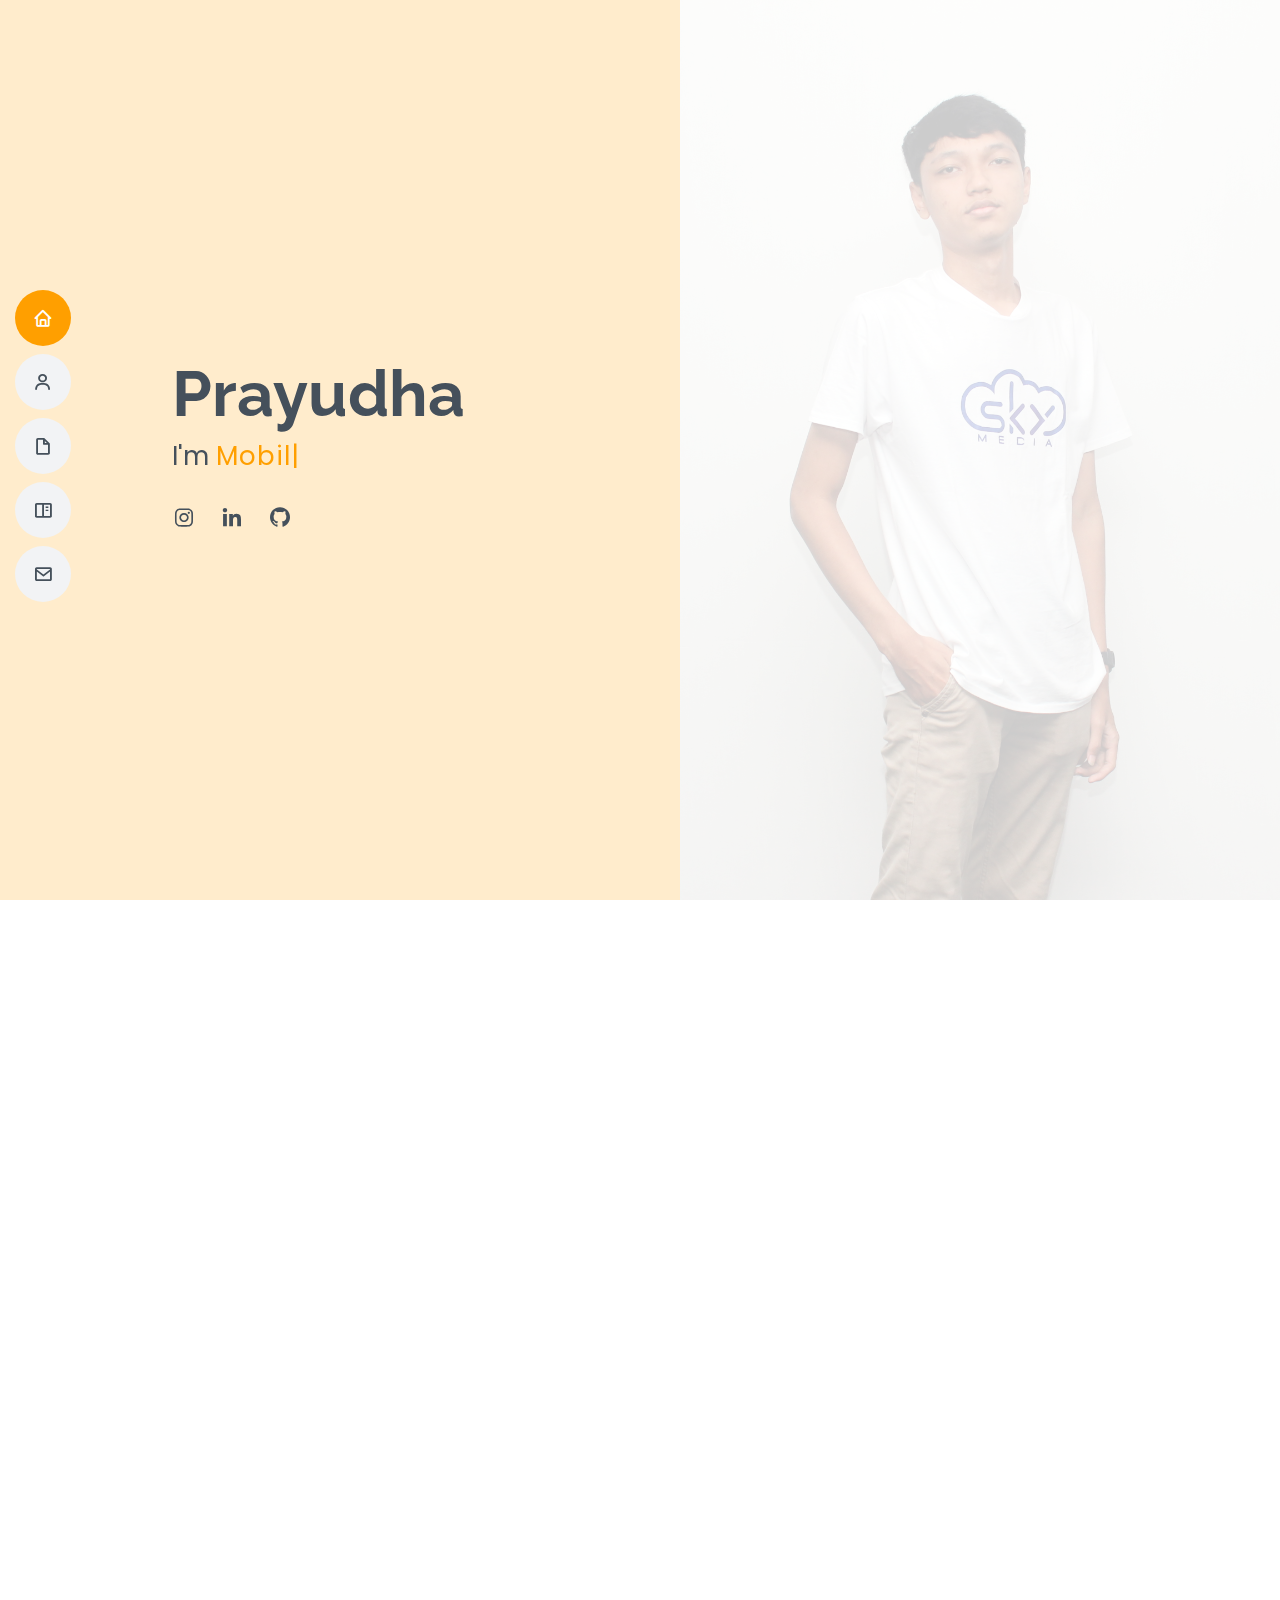
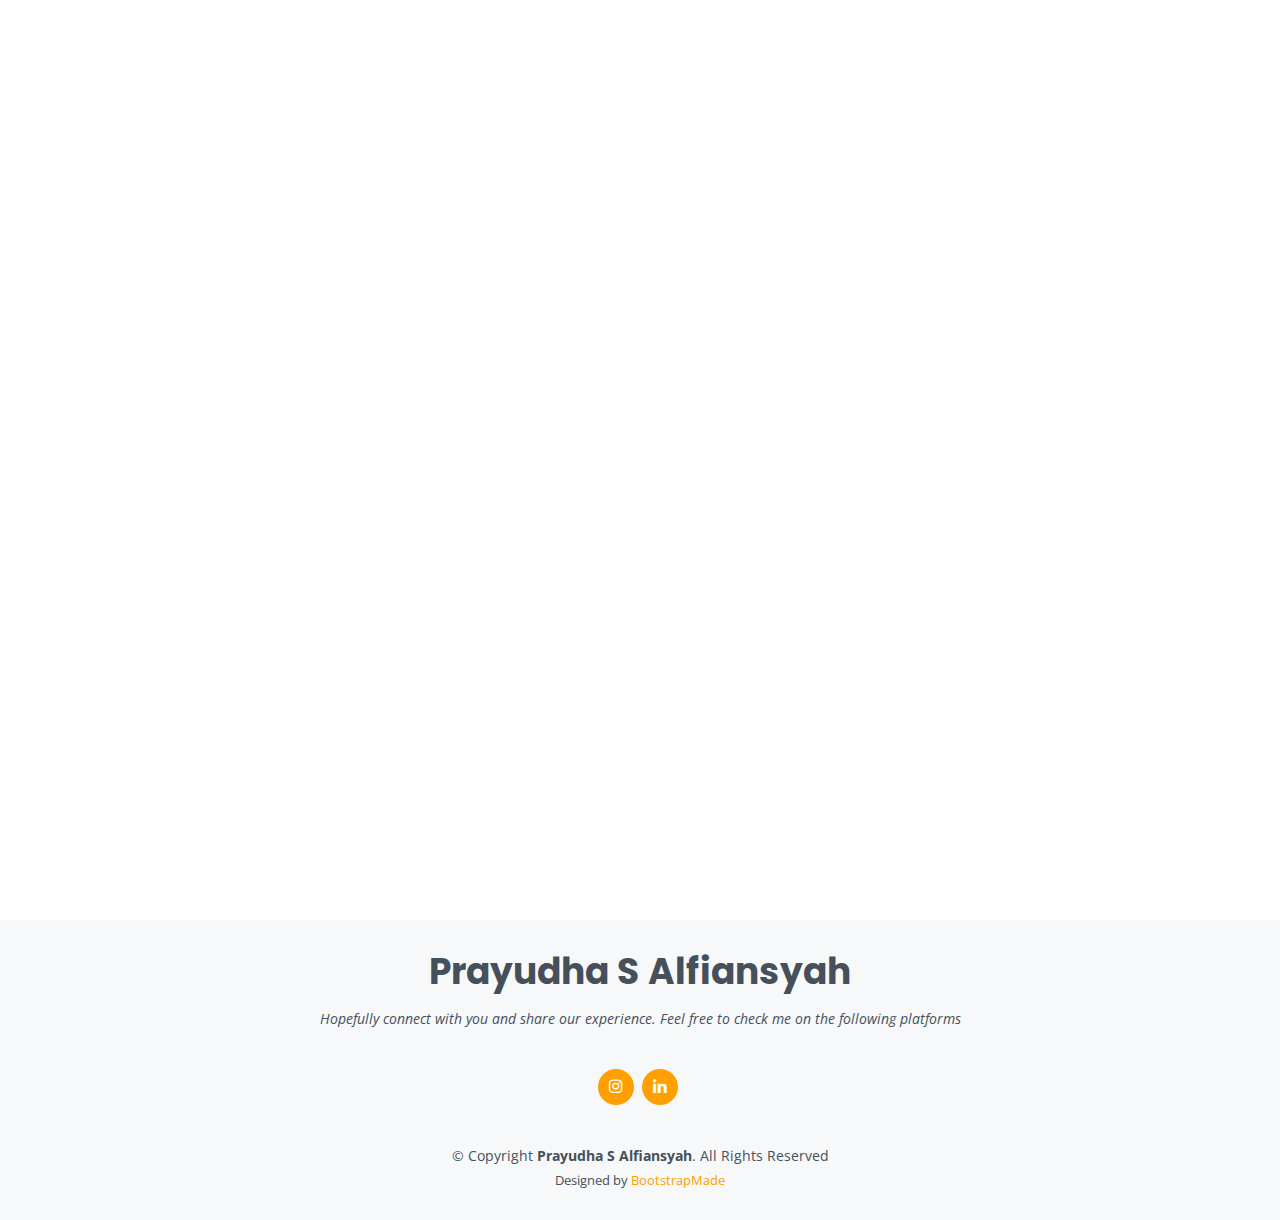
==== commit 3fe1848b: "replacing new design" ====
--- a/index.html
+++ b/index.html
@@ -1,325 +1,608 @@
-<!doctype html>
-<html lang="en">
-  <head>
-    <meta charset="utf-8">
-    <meta name="viewport" content="width=device-width, initial-scale=1, shrink-to-fit=no">
-    <meta name="description" content="">
-    <meta name="author" content="">
-
-    <title>Marvel HTML Bootstrap 4 Template</title>
-
-    <link rel="stylesheet" href="css/bootstrap.min.css">
-    <link rel="stylesheet" href="css/unicons.css">
-    <link rel="stylesheet" href="css/owl.carousel.min.css">
-    <link rel="stylesheet" href="css/owl.theme.default.min.css">
-
-    <!-- MAIN STYLE -->
-    <link rel="stylesheet" href="css/tooplate-style.css">
-    
-<!--
-
-Tooplate 2115 Marvel
-
-https://www.tooplate.com/view/2115-marvel
-
--->
-  </head>
-  <body>
-
-    <!-- MENU -->
-    <nav class="navbar navbar-expand-sm navbar-light">
-        <div class="container">
-            <a class="navbar-brand" href="index.html"><i class='uil uil-user'></i> Marvel</a>
-
-            <button class="navbar-toggler" type="button" data-toggle="collapse" data-target="#navbarNav" aria-controls="navbarNav" aria-expanded="false"
-                aria-label="Toggle navigation">
-                <span class="navbar-toggler-icon"></span>
-                <span class="navbar-toggler-icon"></span>
-                <span class="navbar-toggler-icon"></span>
-            </button>
-
-            <div class="collapse navbar-collapse" id="navbarNav">
-                <ul class="navbar-nav mx-auto">
-                    <li class="nav-item">
-                        <a href="#about" class="nav-link"><span data-hover="About">About</span></a>
-                    </li>
-                    <li class="nav-item">
-                        <a href="#project" class="nav-link"><span data-hover="Projects">Projects</span></a>
-                    </li>
-                    <li class="nav-item">
-                        <a href="#resume" class="nav-link"><span data-hover="Resume">Resume</span></a>
-                    </li>
-                    <li class="nav-item">
-                        <a href="#contact" class="nav-link"><span data-hover="Contact">Contact</span></a>
-                    </li>
-                </ul>
-
-                <ul class="navbar-nav ml-lg-auto">
-                    <div class="ml-lg-4">
-                      <div class="color-mode d-lg-flex justify-content-center align-items-center">
-                        <i class="color-mode-icon"></i>
-                        Color mode
-                      </div>
-                    </div>
-                </ul>
-            </div>
-        </div>
-    </nav>
-
-    <!-- ABOUT -->
-    <section class="about full-screen d-lg-flex justify-content-center align-items-center" id="about">
-        <div class="container">
-            <div class="row">
-                
-                <div class="col-lg-7 col-md-12 col-12 d-flex align-items-center">
-                    <div class="about-text">
-                        <small class="small-text">Welcome to <span class="mobile-block">my portfolio website!</span></small>
-                        <h1 class="animated animated-text">
-                            <span class="mr-2">Hey folks, I'm</span>
-                                <div class="animated-info">
-                                    <span class="animated-item">Marvel Sann</span>
-                                    <span class="animated-item">Web Designer</span>
-                                    <span class="animated-item">UI Specialist</span>
-                                </div>
-                        </h1>
-
-                        <p>Building a successful product is a challenge. I am highly energetic in user experience design, interfaces and web development.</p>
-                        
-                        <div class="custom-btn-group mt-4">
-                          <a href="#" class="btn mr-lg-2 custom-btn"><i class='uil uil-file-alt'></i> Download Resume</a>
-                          <a href="#contact" class="btn custom-btn custom-btn-bg custom-btn-link">Get a free quote</a>
-                        </div>
-                    </div>
-                </div>
-
-                <div class="col-lg-5 col-md-12 col-12">
-                    <div class="about-image svg">
-                        <img src="images/undraw/undraw_software_engineer_lvl5.svg" class="img-fluid" alt="svg image">
-                    </div>
-                </div>
-
-            </div>
-        </div>
-    </section>
-
-    <!-- PROJECTS -->
-    <section class="project py-5" id="project">
-        <div class="container">
-                
-                <div class="row">
-                  <div class="col-lg-11 text-center mx-auto col-12">
-
-                      <div class="col-lg-8 mx-auto">
-                        <h2>Things I have designed for digital media agencies</h2>
-                      </div>
-
-                      <div class="owl-carousel owl-theme">
-                        <div class="item">
-                          <div class="project-info">
-                            <img src="images/project/project-image01.png" class="img-fluid" alt="project image">
-                          </div>
-                        </div>
-
-                        <div class="item">
-                          <div class="project-info">
-                            <img src="images/project/project-image02.png" class="img-fluid" alt="project image">
-                          </div>
-                        </div>
-
-                        <div class="item">
-                          <div class="project-info">
-                            <img src="images/project/project-image03.png" class="img-fluid" alt="project image">
-                          </div>
-                        </div>
-
-                        <div class="item">
-                          <div class="project-info">
-                            <img src="images/project/project-image04.png" class="img-fluid" alt="project image">
-                          </div>
-                        </div>
-
-                        <div class="item">
-                          <div class="project-info">
-                            <img src="images/project/project-image05.png" class="img-fluid" alt="project image">
-                          </div>
-                        </div>
-                      </div>
-
-                  </div>
-                </div>
-        </div>
-    </section>
-
-    <!-- FEATURES -->
-    <section class="resume py-5 d-lg-flex justify-content-center align-items-center" id="resume">
-        <div class="container">
-            <div class="row">
-
-                <div class="col-lg-6 col-12">
-                  <h2 class="mb-4">Experiences</h2>
-
-                    <div class="timeline">
-                        <div class="timeline-wrapper">
-                             <div class="timeline-yr">
-                                  <span>2019</span>
-                             </div>
-                             <div class="timeline-info">
-                                  <h3><span>Project Manager</span><small>Best Studio</small></h3>
-                                  <p>Proin ornare non purus ut rutrum. Nulla facilisi. Aliquam laoreet libero ac pharetra feugiat. Cras ac fermentum nunc, a faucibus nunc.</p>
-                             </div>
-                        </div>
-
-                        <div class="timeline-wrapper">
-                            <div class="timeline-yr">
-                                <span>2018</span>
-                            </div>
-                            <div class="timeline-info">
-                                <h3><span>UX Designer</span><small>Digital Ace</small></h3>
-                                <p>Fusce rutrum augue id orci rhoncus molestie. Nunc auctor dignissim lacus vel iaculis.</p>
-                            </div>
-                        </div>
-
-                        <div class="timeline-wrapper">
-                            <div class="timeline-yr">
-                                <span>2016</span>
-                            </div>
-                            <div class="timeline-info">
-                                <h3><span>UI Freelancer</h3>
-                                <p>Sed fringilla vitae enim sit amet cursus. Sed cursus dictum tortor quis pharetra. Pellentesque habitant morbi tristique senectus et netus et malesuada fames ac turpis egestas.</p>
-                            </div>
-                        </div>
-                        
-                        <div class="timeline-wrapper">
-                            <div class="timeline-yr">
-                                <span>2014</span>
-                            </div>
-                            <div class="timeline-info">
-                                <h3><span>Junior Designer<small>Crafted Co.</small></h3>
-                                <p>Cras scelerisque scelerisque condimentum. Nullam at volutpat mi. Nunc auctor ipsum eget magna consequat viverra.</p>
-                            </div>
-                        </div>
-
-                    </div>
-                </div>
-
-                <div class="col-lg-6 col-12">
-                  <h2 class="mb-4 mobile-mt-2">Educations</h2>
-
-                    <div class="timeline">
-                        <div class="timeline-wrapper">
-                             <div class="timeline-yr">
-                                  <span>2017</span>
-                             </div>
-                             <div class="timeline-info">
-                                  <h3><span>Mobile Web</span><small>Master Design</small></h3>
-                                  <p>Please tell your friends about Tooplate website. That would be very helpful. We need your support.</p>
-                             </div>
-                        </div>
-
-                        <div class="timeline-wrapper">
-                            <div class="timeline-yr">
-                                <span>2015</span>
-                            </div>
-                            <div class="timeline-info">
-                                <h3><span>User Interfaces</span><small>Creative Agency</small></h3>
-                                <p><a rel="nofollow" href="https://www.facebook.com/tooplate">Tooplate</a> is a great website to download HTML templates without any login or email.</p>
-                            </div>
-                        </div>
-                        
-                        <div class="timeline-wrapper">
-                            <div class="timeline-yr">
-                                <span>2013</span>
-                            </div>
-                            <div class="timeline-info">
-                                <h3><span>Artwork Design</span><small>New Art School</small></h3>
-                                <p>You can freely use Tooplate's templates for your business or personal sites. You cannot redistribute this template without a permission.</p>
-                            </div>
-                        </div>
-
-                    </div>
-                </div>
-                
-            </div>
-        </div>
-    </section>
-
-    <!-- CONTACT -->
-    <section class="contact py-5" id="contact">
-      <div class="container">
-        <div class="row">
-          
-          <div class="col-lg-5 mr-lg-5 col-12">
-            <div class="google-map w-100">
-              <iframe src="https://www.google.com/maps/embed?pb=!1m18!1m12!1m3!1d12088.558402180099!2d-73.99373482142036!3d40.75895421922642!2m3!1f0!2f0!3f0!3m2!1i1024!2i768!4f13.1!3m3!1m2!1s0x89c25855b8fb3083%3A0xa0f9aef176042a5c!2sTheater+District%2C+New+York%2C+NY%2C+USA!5e0!3m2!1sen!2smm!4v1549875377188" width="400" height="300" frameborder="0" style="border:0" allowfullscreen></iframe>
-            </div>
-
-            <div class="contact-info d-flex justify-content-between align-items-center py-4 px-lg-5">
-                <div class="contact-info-item">
-                  <h3 class="mb-3 text-white">Say hello</h3>
-                  <p class="footer-text mb-0">010 020 0960</p>
-                  <p><a href="mailto:hello@company.co">hello@company.co</a></p>
-                </div>
-
-                <ul class="social-links">
-                     <li><a href="#" class="uil uil-dribbble" data-toggle="tooltip" data-placement="left" title="Dribbble"></a></li>
-                     <li><a href="#" class="uil uil-instagram" data-toggle="tooltip" data-placement="left" title="Instagram"></a></li>
-                     <li><a href="#" class="uil uil-youtube" data-toggle="tooltip" data-placement="left" title="Youtube"></a></li>
-                </ul>
-            </div>
-          </div>
-
-          <div class="col-lg-6 col-12">
-            <div class="contact-form">
-              <h2 class="mb-4">Interested to work together? Let's talk</h2>
-
-              <form action="" method="get">
-                <div class="row">
-                  <div class="col-lg-6 col-12">
-                    <input type="text" class="form-control" name="name" placeholder="Your Name" id="name">
-                  </div>
-
-                  <div class="col-lg-6 col-12">
-                    <input type="email" class="form-control" name="email" placeholder="Email" id="email">
-                  </div>
-
-                  <div class="col-12">
-                    <textarea name="message" rows="6" class="form-control" id="message" placeholder="Message"></textarea>
-                  </div>
-
-                  <div class="ml-lg-auto col-lg-5 col-12">
-                    <input type="submit" class="form-control submit-btn" value="Send Button">
-                  </div>
-                </div>
-              </form>
-            </div>
-          </div>
-
-        </div>
-      </div>
-    </section>
-
-    <!-- FOOTER -->
-     <footer class="footer py-5">
-          <div class="container">
-               <div class="row">
-
-                    <div class="col-lg-12 col-12">                                
-                        <p class="copyright-text text-center">Copyright &copy; 2019 Company Name . All rights reserved</p>
-                        <p class="copyright-text text-center">Designed by <a rel="nofollow" href="https://www.facebook.com/tooplate">Tooplate</a></p>
-                    </div>
-                    
-               </div>
-          </div>
-     </footer>
-
-    <script src="js/jquery-3.3.1.min.js"></script>
-    <script src="js/popper.min.js"></script>
-    <script src="js/bootstrap.min.js"></script>
-    <script src="js/Headroom.js"></script>
-    <script src="js/jQuery.headroom.js"></script>
-    <script src="js/owl.carousel.min.js"></script>
-    <script src="js/smoothscroll.js"></script>
-    <script src="js/custom.js"></script>
-
-  </body>
+<!DOCTYPE html>
+<html lang="en">
+
+<head>
+  <meta charset="utf-8">
+  <meta content="width=device-width, initial-scale=1.0" name="viewport">
+
+  <title>MyResume Bootstrap Template - Index</title>
+  <meta content="" name="description">
+  <meta content="" name="keywords">
+
+  <!-- Favicons -->
+  <link href="assets/img/favicon.png" rel="icon">
+  <link href="assets/img/apple-touch-icon.png" rel="apple-touch-icon">
+
+  <!-- Google Fonts -->
+  <link href="https://fonts.googleapis.com/css?family=Open+Sans:300,300i,400,400i,600,600i,700,700i|Raleway:300,300i,400,400i,500,500i,600,600i,700,700i|Poppins:300,300i,400,400i,500,500i,600,600i,700,700i" rel="stylesheet">
+
+  <!-- Vendor CSS Files -->
+  <link href="assets/vendor/aos/aos.css" rel="stylesheet">
+  <link href="assets/vendor/bootstrap/css/bootstrap.min.css" rel="stylesheet">
+  <link href="assets/vendor/bootstrap-icons/bootstrap-icons.css" rel="stylesheet">
+  <link href="assets/vendor/boxicons/css/boxicons.min.css" rel="stylesheet">
+  <link href="assets/vendor/glightbox/css/glightbox.min.css" rel="stylesheet">
+  <link href="assets/vendor/swiper/swiper-bundle.min.css" rel="stylesheet">
+
+  <!-- Template Main CSS File -->
+  <link href="assets/css/style.css" rel="stylesheet">
+
+  <!-- =======================================================
+  * Template Name: MyResume
+  * Updated: Jan 29 2024 with Bootstrap v5.3.2
+  * Template URL: https://bootstrapmade.com/free-html-bootstrap-template-my-resume/
+  * Author: BootstrapMade.com
+  * License: https://bootstrapmade.com/license/
+  ======================================================== -->
+</head>
+
+<body>
+
+  <!-- ======= Mobile nav toggle button ======= -->
+  <!-- <button type="button" class="mobile-nav-toggle d-xl-none"><i class="bi bi-list mobile-nav-toggle"></i></button> -->
+  <i class="bi bi-list mobile-nav-toggle d-lg-none"></i>
+  <!-- ======= Header ======= -->
+  <header id="header" class="d-flex flex-column justify-content-center">
+
+    <nav id="navbar" class="navbar nav-menu">
+      <ul>
+        <li><a href="#hero" class="nav-link scrollto active"><i class="bx bx-home"></i> <span>Home</span></a></li>
+        <li><a href="#about" class="nav-link scrollto"><i class="bx bx-user"></i> <span>About</span></a></li>
+        <li><a href="#resume" class="nav-link scrollto"><i class="bx bx-file-blank"></i> <span>Resume</span></a></li>
+        <li><a href="#portfolio" class="nav-link scrollto"><i class="bx bx-book-content"></i> <span>Portfolio</span></a></li>
+        <li><a href="#contact" class="nav-link scrollto"><i class="bx bx-envelope"></i> <span>Contact</span></a></li>
+      </ul>
+    </nav><!-- .nav-menu -->
+
+  </header><!-- End Header -->
+
+  <!-- ======= Hero Section ======= -->
+  <section id="hero" class="d-flex flex-column justify-content-center">
+    <div class="container" data-aos="zoom-in" data-aos-delay="100">
+      <h1>Prayudha</h1>
+      <p>I'm <span class="typed" data-typed-items="Mobile Developer, Freelancer, Programming Enthusiast"></span></p>
+      <div class="social-links">
+        <!-- <a href="#" class="twitter"><i class="bx bxl-twitter"></i></a> -->
+        <!-- <a href="#" class="facebook"><i class="bx bxl-facebook"></i></a> -->
+        <a href="https://www.instagram.com/yudhafin_/" class="instagram"><i class="bx bxl-instagram"></i></a>
+        <a href="https://www.linkedin.com/in/yudha-f-965791135/" class="linkedin"><i class="bx bxl-linkedin"></i></a>
+        <a href="#" class="google-plus"><i class="bx bxl-github"></i></a>
+      </div>
+    </div>
+  </section><!-- End Hero -->
+
+  <main id="main">
+
+    <!-- ======= About Section ======= -->
+    <section id="about" class="about">
+      <div class="container" data-aos="fade-up">
+
+        <div class="section-title">
+          <h2>About</h2>
+          <!-- <p>Mobile Developer with experience in React Native for 2 years. Love to simplify complicated things, Interested with
+            Programming and Design. Focuses developing and
+            maintaining software in the web and mobile application.
+            Interested in technological developments on mobile apps.</p> -->
+        </div>
+
+        <div class="row">
+          <div class="col-lg">
+            <img src="assets/img/vector-profile.jpg" class="img-fluid" alt="">
+          </div>
+          <div class="col-lg pt-4 pt-lg-0 content">
+            <p>Mobile Developer with experience in React Native for 2 years. Love to simplify complicated things, Interested with
+              Programming and Design. Focuses developing and
+              maintaining software in the web and mobile application.
+              Interested in technological developments on mobile apps.</p>
+              <p>Usually Working with :</p>
+              <li>HTML</li>
+              <li>CSS</li>
+              <li>React Native</li>
+              <li>Java Script</li>
+              <li>Axios</li>
+          </div>
+          <!-- <div class="col-lg-8 pt-4 pt-lg-0 content">
+            <h3>UI/UX Designer &amp; Web Developer.</h3>
+            <p class="fst-italic">
+              Lorem ipsum dolor sit amet, consectetur adipiscing elit, sed do eiusmod tempor incididunt ut labore et dolore
+              magna aliqua.
+            </p>
+            <div class="row">
+              <div class="col-lg-6">
+                <ul>
+                  <li><i class="bi bi-chevron-right"></i> <strong>Birthday:</strong> <span>1 May 1995</span></li>
+                  <li><i class="bi bi-chevron-right"></i> <strong>Website:</strong> <span>www.example.com</span></li>
+                  <li><i class="bi bi-chevron-right"></i> <strong>Phone:</strong> <span>+123 456 7890</span></li>
+                  <li><i class="bi bi-chevron-right"></i> <strong>City:</strong> <span>New York, USA</span></li>
+                </ul>
+              </div>
+              <div class="col-lg-6">
+                <ul>
+                  <li><i class="bi bi-chevron-right"></i> <strong>Age:</strong> <span>30</span></li>
+                  <li><i class="bi bi-chevron-right"></i> <strong>Degree:</strong> <span>Master</span></li>
+                  <li><i class="bi bi-chevron-right"></i> <strong>PhEmailone:</strong> <span>email@example.com</span></li>
+                  <li><i class="bi bi-chevron-right"></i> <strong>Freelance:</strong> <span>Available</span></li>
+                </ul>
+              </div>
+            </div>
+            <p>
+              Officiis eligendi itaque labore et dolorum mollitia officiis optio vero. Quisquam sunt adipisci omnis et ut. Nulla accusantium dolor incidunt officia tempore. Et eius omnis.
+              Cupiditate ut dicta maxime officiis quidem quia. Sed et consectetur qui quia repellendus itaque neque. Aliquid amet quidem ut quaerat cupiditate. Ab et eum qui repellendus omnis culpa magni laudantium dolores.
+            </p>
+          </div> -->
+        </div>
+
+      </div>
+    </section><!-- End About Section -->
+
+    <!-- ======= Facts Section ======= -->
+    <!-- <section id="facts" class="facts">
+      <div class="container" data-aos="fade-up">
+
+        <div class="section-title">
+          <h2>Facts</h2>
+          <p>Magnam dolores commodi suscipit. Necessitatibus eius consequatur ex aliquid fuga eum quidem. Sit sint consectetur velit. Quisquam quos quisquam cupiditate. Et nemo qui impedit suscipit alias ea. Quia fugiat sit in iste officiis commodi quidem hic quas.</p>
+        </div>
+
+        <div class="row">
+
+          <div class="col-lg-3 col-md-6">
+            <div class="count-box">
+              <i class="bi bi-emoji-smile"></i>
+              <span data-purecounter-start="0" data-purecounter-end="232" data-purecounter-duration="1" class="purecounter"></span>
+              <p>Happy Clients</p>
+            </div>
+          </div>
+
+          <div class="col-lg-3 col-md-6 mt-5 mt-md-0">
+            <div class="count-box">
+              <i class="bi bi-journal-richtext"></i>
+              <span data-purecounter-start="0" data-purecounter-end="521" data-purecounter-duration="1" class="purecounter"></span>
+              <p>Projects</p>
+            </div>
+          </div>
+
+          <div class="col-lg-3 col-md-6 mt-5 mt-lg-0">
+            <div class="count-box">
+              <i class="bi bi-headset"></i>
+              <span data-purecounter-start="0" data-purecounter-end="1463" data-purecounter-duration="1" class="purecounter"></span>
+              <p>Hours Of Support</p>
+            </div>
+          </div>
+
+          <div class="col-lg-3 col-md-6 mt-5 mt-lg-0">
+            <div class="count-box">
+              <i class="bi bi-award"></i>
+              <span data-purecounter-start="0" data-purecounter-end="25" data-purecounter-duration="1" class="purecounter"></span>
+              <p>Awards</p>
+            </div>
+          </div>
+
+        </div>
+
+      </div>
+    </section> -->
+    <!-- End Facts Section -->
+
+    <!-- ======= Skills Section ======= -->
+    <!-- <section id="skills" class="skills section-bg">
+      <div class="container" data-aos="fade-up">
+
+        <div class="section-title">
+          <h2>Skills</h2>
+          <p>Magnam dolores commodi suscipit. Necessitatibus eius consequatur ex aliquid fuga eum quidem. Sit sint consectetur velit. Quisquam quos quisquam cupiditate. Et nemo qui impedit suscipit alias ea. Quia fugiat sit in iste officiis commodi quidem hic quas.</p>
+        </div>
+
+        <div class="row skills-content">
+
+          <div class="col-lg-6">
+
+            <div class="progress">
+              <span class="skill">HTML <i class="val">100%</i></span>
+              <div class="progress-bar-wrap">
+                <div class="progress-bar" role="progressbar" aria-valuenow="100" aria-valuemin="0" aria-valuemax="100"></div>
+              </div>
+            </div>
+
+            <div class="progress">
+              <span class="skill">CSS <i class="val">90%</i></span>
+              <div class="progress-bar-wrap">
+                <div class="progress-bar" role="progressbar" aria-valuenow="90" aria-valuemin="0" aria-valuemax="100"></div>
+              </div>
+            </div>
+
+            <div class="progress">
+              <span class="skill">JavaScript <i class="val">75%</i></span>
+              <div class="progress-bar-wrap">
+                <div class="progress-bar" role="progressbar" aria-valuenow="75" aria-valuemin="0" aria-valuemax="100"></div>
+              </div>
+            </div>
+
+          </div>
+
+          <div class="col-lg-6">
+
+            <div class="progress">
+              <span class="skill">PHP <i class="val">80%</i></span>
+              <div class="progress-bar-wrap">
+                <div class="progress-bar" role="progressbar" aria-valuenow="80" aria-valuemin="0" aria-valuemax="100"></div>
+              </div>
+            </div>
+
+            <div class="progress">
+              <span class="skill">WordPress/CMS <i class="val">90%</i></span>
+              <div class="progress-bar-wrap">
+                <div class="progress-bar" role="progressbar" aria-valuenow="90" aria-valuemin="0" aria-valuemax="100"></div>
+              </div>
+            </div>
+
+            <div class="progress">
+              <span class="skill">Photoshop <i class="val">55%</i></span>
+              <div class="progress-bar-wrap">
+                <div class="progress-bar" role="progressbar" aria-valuenow="55" aria-valuemin="0" aria-valuemax="100"></div>
+              </div>
+            </div>
+
+          </div>
+
+        </div>
+
+      </div>
+    </section> -->
+    <!-- End Skills Section -->
+
+    <!-- ======= Resume Section ======= -->
+    <section id="resume" class="resume">
+      <div class="container" data-aos="fade-up">
+
+        <div class="section-title">
+          <h2>Understanding of Coding</h2>
+          <p>Apply the design to the form of code to create a display
+            Connecting applications with API
+            Programming logic.</p>
+        </div>
+
+        <div class="row">
+          <div class="col-lg-6">
+            <!-- <h3 class="resume-title">Sumary</h3>
+            <div class="resume-item pb-0">
+              <h4>Brandon Johnson</h4>
+              <p><em>Innovative and deadline-driven Graphic Designer with 3+ years of experience designing and developing user-centered digital/print marketing material from initial concept to final, polished deliverable.</em></p>
+              <ul>
+                <li>Portland par 127,Orlando, FL</li>
+                <li>(123) 456-7891</li>
+                <li>alice.barkley@example.com</li>
+              </ul>
+            </div> -->
+
+            <h3 class="resume-title">Education</h3>
+            <!-- <div class="resume-item">
+              <h4>Master of Fine Arts &amp; Graphic Design</h4>
+              <h5>2015 - 2016</h5>
+              <p><em>Rochester Institute of Technology, Rochester, NY</em></p>
+              <p>Qui deserunt veniam. Et sed aliquam labore tempore sed quisquam iusto autem sit. Ea vero voluptatum qui ut dignissimos deleniti nerada porti sand markend</p>
+            </div> -->
+            <div class="resume-item">
+              <h4>Computer Science - Software Engineering</h4>
+              <h5>2022</h5>
+              <p><em>Universitas STEKOM Semarang</em></p>
+              <!-- <p>Quia nobis sequi est occaecati aut. Repudiandae et iusto quae reiciendis et quis Eius vel ratione eius unde vitae rerum voluptates asperiores voluptatem Earum molestiae consequatur neque etlon sader mart dila</p> -->
+            </div>
+          </div>
+          <div class="col-lg-6">
+            <h3 class="resume-title">Professional Experience</h3>
+            <div class="resume-item">
+              <h4>Mobile Developer</h4>
+              <h5>2022</h5>
+              <p><em>Digital Hotel Indonesia</em></p>
+              <ul>
+                <li>Developing Android &amp; IOS App for Company Product</li>
+              </ul>
+            </div>
+            <div class="resume-item">
+              <h4>Mobile Developer</h4>
+              <h5>2022 - Present</h5>
+              <p><em>Empire Fit Club</em></p>
+              <ul>
+                <li>Developing Android &amp; IOS App under "Saff Technology" Company </li>
+              </ul>
+            </div>
+            <div class="resume-item">
+              <h4>Mobile Developer</h4>
+              <h5>2021</h5>
+              <p><em>Foods.id</em></p>
+              <ul>
+                <li>Developing Android App under "Saff Technology" Company </li>
+              </ul>
+            </div>
+            <div class="resume-item">
+              <h4>Front End &amp; Mobile Developer</h4>
+              <h5>2021 - Present</h5>
+              <p><em>Saff Technology</em></p>
+            </div>
+          </div>
+        </div>
+
+      </div>
+    </section><!-- End Resume Section -->
+    <!-- <section id="portfolio" class="portfolio section-bg">
+      
+      <div id="carouselExampleIndicators" class="carousel slide">
+        <div class="carousel-indicators">
+          <button type="button" data-bs-target="#carouselExampleIndicators" data-bs-slide-to="0" class="active" aria-current="true" aria-label="Slide 1"></button>
+          <button type="button" data-bs-target="#carouselExampleIndicators" data-bs-slide-to="1" aria-label="Slide 2"></button>
+          <button type="button" data-bs-target="#carouselExampleIndicators" data-bs-slide-to="2" aria-label="Slide 3"></button>
+          <button type="button" data-bs-target="#carouselExampleIndicators" data-bs-slide-to="3" aria-label="Slide 4"></button>
+        </div>
+        <div class="carousel-inner border">
+          <div class="carousel-item active">
+            <img src="assets/project/img4.jpg" class="carousel-anjay" style="margin-right: -20px;" alt="...">
+            <img src="assets/project/img7.jpg" class="carousel-anjay" style="margin-right: -20px;" alt="...">
+            <img src="assets/project/img10.jpg" class="carousel-anjay" style="margin-right: -20px;" alt="...">
+            <img src="assets/project/img13.jpg" class="carousel-anjay" style="margin-right: -20px;" alt="...">
+          </div>
+          <div class="carousel-item">
+            <img src="assets/project/img16.jpg" class="carousel-anjay" alt="...">
+            <img src="assets/project/img19.jpg" class="carousel-anjay" alt="...">
+            <img src="assets/project/img22.jpg" class="carousel-anjay" alt="...">
+          </div>
+          <div class="carousel-item">
+            <img src="assets/project/img25.jpg" class="carousel-anjay" alt="...">
+            <img src="assets/project/img28.jpg" class="carousel-anjay" alt="...">
+            <img src="assets/project/img31.jpg" class="carousel-anjay" alt="...">
+            <img src="assets/project/img34.jpg" class="carousel-anjay" alt="...">
+          </div>
+          <div class="carousel-item">
+            <img src="assets/project/img40.jpg" class="carousel-anjay" alt="...">
+            <img src="assets/project/img43.jpg" class="carousel-anjay" alt="...">
+            <img src="assets/project/img46.jpg" class="carousel-anjay" alt="...">
+            
+          </div>
+        <button class="carousel-control-prev" type="button" data-bs-target="#carouselExampleIndicators" data-bs-slide="prev">
+          <span class="carousel-control-prev-icon" aria-hidden="true"></span>
+          <span class="visually-hidden">Previous</span>
+        </button>
+        <button class="carousel-control-next" type="button" data-bs-target="#carouselExampleIndicators" data-bs-slide="next">
+          <span class="carousel-control-next-icon" aria-hidden="true"></span>
+          <span class="visually-hidden">Next</span>
+        </button>
+      </div>
+    </section> -->
+
+    
+
+    <!-- ======= Portfolio Section ======= -->
+    <section id="portfolio" class="portfolio section-bg">
+      <div class="container" data-aos="fade-up">
+
+        <div class="section-title">
+          <h2>Portfolio</h2>
+          <p>Magnam dolores commodi suscipit. Necessitatibus eius consequatur ex aliquid fuga eum quidem. Sit sint consectetur velit. Quisquam quos quisquam cupiditate. Et nemo qui impedit suscipit alias ea. Quia fugiat sit in iste officiis commodi quidem hic quas.</p>
+        </div>
+
+        
+      <div id="carouselExampleIndicators" class="carousel slide">
+        <div class="carousel-indicators">
+          <button type="button" data-bs-target="#carouselExampleIndicators" data-bs-slide-to="0" class="active" aria-current="true" aria-label="Slide 1"></button>
+          <button type="button" data-bs-target="#carouselExampleIndicators" data-bs-slide-to="1" aria-label="Slide 2"></button>
+          <button type="button" data-bs-target="#carouselExampleIndicators" data-bs-slide-to="2" aria-label="Slide 3"></button>
+          <button type="button" data-bs-target="#carouselExampleIndicators" data-bs-slide-to="3" aria-label="Slide 4"></button>
+        </div>
+        <div class="carousel-inner border">
+          <a href="https://play.google.com/store/apps/details?id=id.skymediagroup.aerobic">
+          <div class="carousel-item active">
+            <img src="assets/project/img4.jpg" class="carousel-anjay" style="margin-right: -20px;" alt="...">
+            <img src="assets/project/img7.jpg" class="carousel-anjay" style="margin-right: -20px;" alt="...">
+            <img src="assets/project/img10.jpg" class="carousel-anjay" style="margin-right: -20px;" alt="...">
+            <img src="assets/project/img13.jpg" class="carousel-anjay" style="margin-right: -20px;" alt="...">
+          </div>
+          </a>
+          <a href="https://play.google.com/store/apps/details?id=id.foods.app&hl=in&gl=US&pli=1">
+          <div class="carousel-item">
+            <img src="assets/project/img16.jpg" class="carousel-anjay" alt="...">
+            <img src="assets/project/img19.jpg" class="carousel-anjay" alt="...">
+            <img src="assets/project/img22.jpg" class="carousel-anjay" alt="...">
+          </div>
+          </a>
+          <a href="https://play.google.com/store/apps/details?id=com.empirefitclub.apps&hl=in&gl=US">
+          <div class="carousel-item">
+            <img src="assets/project/img25.jpg" class="carousel-anjay" alt="...">
+            <img src="assets/project/img28.jpg" class="carousel-anjay" alt="...">
+            <img src="assets/project/img31.jpg" class="carousel-anjay" alt="...">
+          </div>
+          </a>
+          <a href="https://play.google.com/store/apps/details?id=com.empirefitclub.apps&hl=in&gl=US">
+          <div class="carousel-item">
+            <img src="assets/project/img40.jpg" class="carousel-anjay" alt="...">
+            <img src="assets/project/img43.jpg" class="carousel-anjay" alt="...">
+            <img src="assets/project/img46.jpg" class="carousel-anjay" alt="...">
+            
+          </div>
+          </a>
+        <button class="carousel-control-prev" type="button" data-bs-target="#carouselExampleIndicators" data-bs-slide="prev">
+          <span class="carousel-control-prev-icon" aria-hidden="true"></span>
+          <span class="visually-hidden">Previous</span>
+        </button>
+        <button class="carousel-control-next" type="button" data-bs-target="#carouselExampleIndicators" data-bs-slide="next">
+          <span class="carousel-control-next-icon" aria-hidden="true"></span>
+          <span class="visually-hidden">Next</span>
+        </button>
+      </div>
+
+      </div>
+    </section><!-- End Portfolio Section -->
+
+    <!-- ======= Services Section ======= -->
+    <!-- <section id="services" class="services">
+      <div class="container" data-aos="fade-up">
+
+        <div class="section-title">
+          <h2>Services</h2>
+          <p>Magnam dolores commodi suscipit. Necessitatibus eius consequatur ex aliquid fuga eum quidem. Sit sint consectetur velit. Quisquam quos quisquam cupiditate. Et nemo qui impedit suscipit alias ea. Quia fugiat sit in iste officiis commodi quidem hic quas.</p>
+        </div>
+
+        <div class="row">
+
+          <div class="col-lg-4 col-md-6 d-flex align-items-stretch" data-aos="zoom-in" data-aos-delay="100">
+            <div class="icon-box iconbox-blue">
+              <div class="icon">
+                <svg width="100" height="100" viewBox="0 0 600 600" xmlns="http://www.w3.org/2000/svg">
+                  <path stroke="none" stroke-width="0" fill="#f5f5f5" d="M300,521.0016835830174C376.1290562159157,517.8887921683347,466.0731472004068,529.7835943286574,510.70327084640275,468.03025145048787C554.3714126377745,407.6079735673963,508.03601936045806,328.9844924480964,491.2728898941984,256.3432110539036C474.5976632858925,184.082847569629,479.9380746630129,96.60480741107993,416.23090153303,58.64404602377083C348.86323505073057,18.502131276798302,261.93793281208167,40.57373210992963,193.5410806939664,78.93577620505333C130.42746243093433,114.334589627462,98.30271207620316,179.96522072025542,76.75703585869454,249.04625023123273C51.97151888228291,328.5150500222984,13.704378332031375,421.85034740162234,66.52175969318436,486.19268352777647C119.04800174914682,550.1803526380478,217.28368757567262,524.383925680826,300,521.0016835830174"></path>
+                </svg>
+                <i class="bx bxl-dribbble"></i>
+              </div>
+              <h4><a href="">Lorem Ipsum</a></h4>
+              <p>Voluptatum deleniti atque corrupti quos dolores et quas molestias excepturi</p>
+            </div>
+          </div>
+
+          <div class="col-lg-4 col-md-6 d-flex align-items-stretch mt-4 mt-md-0" data-aos="zoom-in" data-aos-delay="200">
+            <div class="icon-box iconbox-orange ">
+              <div class="icon">
+                <svg width="100" height="100" viewBox="0 0 600 600" xmlns="http://www.w3.org/2000/svg">
+                  <path stroke="none" stroke-width="0" fill="#f5f5f5" d="M300,582.0697525312426C382.5290701553225,586.8405444964366,449.9789794690241,525.3245884688669,502.5850820975895,461.55621195738473C556.606425686781,396.0723002908107,615.8543463187945,314.28637112970534,586.6730223649479,234.56875336149918C558.9533121215079,158.8439757836574,454.9685369536778,164.00468322053177,381.49747125262974,130.76875717737553C312.15926192815925,99.40240125094834,248.97055460311594,18.661163978235184,179.8680185752513,50.54337015887873C110.5421016452524,82.52863877960104,119.82277516462835,180.83849132639028,109.12597500060166,256.43424936330496C100.08760227029461,320.3096726198365,92.17705696193138,384.0621239912766,124.79988738764834,439.7174275375508C164.83382741302287,508.01625554203684,220.96474134820875,577.5009287672846,300,582.0697525312426"></path>
+                </svg>
+                <i class="bx bx-file"></i>
+              </div>
+              <h4><a href="">Sed Perspiciatis</a></h4>
+              <p>Duis aute irure dolor in reprehenderit in voluptate velit esse cillum dolore</p>
+            </div>
+          </div>
+
+          <div class="col-lg-4 col-md-6 d-flex align-items-stretch mt-4 mt-lg-0" data-aos="zoom-in" data-aos-delay="300">
+            <div class="icon-box iconbox-pink">
+              <div class="icon">
+                <svg width="100" height="100" viewBox="0 0 600 600" xmlns="http://www.w3.org/2000/svg">
+                  <path stroke="none" stroke-width="0" fill="#f5f5f5" d="M300,541.5067337569781C382.14930387511276,545.0595476570109,479.8736841581634,548.3450877840088,526.4010558755058,480.5488172755941C571.5218469581645,414.80211281144784,517.5187510058486,332.0715597781072,496.52539010469104,255.14436215662573C477.37192572678356,184.95920475031193,473.57363656557914,105.61284051026155,413.0603344069578,65.22779650032875C343.27470386102294,18.654635553484475,251.2091493199835,5.337323636656869,175.0934190732945,40.62881213300186C97.87086631185822,76.43348514350839,51.98124368387456,156.15599469081315,36.44837278890362,239.84606092416172C21.716077023791087,319.22268207091537,43.775223500013084,401.1760424656574,96.891909868211,461.97329694683043C147.22146801428983,519.5804099606455,223.5754009179313,538.201503339737,300,541.5067337569781"></path>
+                </svg>
+                <i class="bx bx-tachometer"></i>
+              </div>
+              <h4><a href="">Magni Dolores</a></h4>
+              <p>Excepteur sint occaecat cupidatat non proident, sunt in culpa qui officia</p>
+            </div>
+          </div>
+
+          <div class="col-lg-4 col-md-6 d-flex align-items-stretch mt-4" data-aos="zoom-in" data-aos-delay="100">
+            <div class="icon-box iconbox-yellow">
+              <div class="icon">
+                <svg width="100" height="100" viewBox="0 0 600 600" xmlns="http://www.w3.org/2000/svg">
+                  <path stroke="none" stroke-width="0" fill="#f5f5f5" d="M300,503.46388370962813C374.79870501325706,506.71871716319447,464.8034551963731,527.1746412648533,510.4981551193396,467.86667711651364C555.9287308511215,408.9015244558933,512.6030010748507,327.5744911775523,490.211057578863,256.5855673507754C471.097692560561,195.9906835881958,447.69079081568157,138.11976852964426,395.19560036434837,102.3242989838813C329.3053358748298,57.3949838291264,248.02791733380457,8.279543830951368,175.87071277845988,42.242879143198664C103.41431057327972,76.34704239035025,93.79494320519305,170.9812938413882,81.28167332365135,250.07896920659033C70.17666984294237,320.27484674793965,64.84698225790005,396.69656628748305,111.28512138212992,450.4950937839243C156.20124167950087,502.5303643271138,231.32542653798444,500.4755392045468,300,503.46388370962813"></path>
+                </svg>
+                <i class="bx bx-layer"></i>
+              </div>
+              <h4><a href="">Nemo Enim</a></h4>
+              <p>At vero eos et accusamus et iusto odio dignissimos ducimus qui blanditiis</p>
+            </div>
+          </div>
+
+          <div class="col-lg-4 col-md-6 d-flex align-items-stretch mt-4" data-aos="zoom-in" data-aos-delay="200">
+            <div class="icon-box iconbox-red">
+              <div class="icon">
+                <svg width="100" height="100" viewBox="0 0 600 600" xmlns="http://www.w3.org/2000/svg">
+                  <path stroke="none" stroke-width="0" fill="#f5f5f5" d="M300,532.3542879108572C369.38199826031484,532.3153073249985,429.10787420159085,491.63046689027357,474.5244479745417,439.17860296908856C522.8885846962883,383.3225815378663,569.1668002868075,314.3205725914397,550.7432151929288,242.7694973846089C532.6665558377875,172.5657663291529,456.2379748765914,142.6223662098291,390.3689995646985,112.34683881706744C326.66090330228417,83.06452184765237,258.84405631176094,53.51806209861945,193.32584062364296,78.48882559362697C121.61183558270385,105.82097193414197,62.805066853699245,167.19869350419734,48.57481801355237,242.6138429142374C34.843463184063346,315.3850353017275,76.69343916112496,383.4422959591041,125.22947124332185,439.3748458443577C170.7312796277747,491.8107796887764,230.57421082200815,532.3932930995766,300,532.3542879108572"></path>
+                </svg>
+                <i class="bx bx-slideshow"></i>
+              </div>
+              <h4><a href="">Dele Cardo</a></h4>
+              <p>Quis consequatur saepe eligendi voluptatem consequatur dolor consequuntur</p>
+            </div>
+          </div>
+
+          <div class="col-lg-4 col-md-6 d-flex align-items-stretch mt-4" data-aos="zoom-in" data-aos-delay="300">
+            <div class="icon-box iconbox-teal">
+              <div class="icon">
+                <svg width="100" height="100" viewBox="0 0 600 600" xmlns="http://www.w3.org/2000/svg">
+                  <path stroke="none" stroke-width="0" fill="#f5f5f5" d="M300,566.797414625762C385.7384707136149,576.1784315230908,478.7894351017131,552.8928747891023,531.9192734346935,484.94944893311C584.6109503024035,417.5663521118492,582.489472248146,322.67544863468447,553.9536738515405,242.03673114598146C529.1557734026468,171.96086150256528,465.24506316201064,127.66468636344209,395.9583748389544,100.7403814666027C334.2173773831606,76.7482773500951,269.4350130405921,84.62216499799875,207.1952322260088,107.2889140133804C132.92018162631612,134.33871894543012,41.79353780512637,160.00259165414826,22.644507872594943,236.69541883565114C3.319112789854554,314.0945973066697,72.72355303640163,379.243833228382,124.04198916343866,440.3218312028393C172.9286146004772,498.5055451809895,224.45579914871206,558.5317968840102,300,566.797414625762"></path>
+                </svg>
+                <i class="bx bx-arch"></i>
+              </div>
+              <h4><a href="">Divera Don</a></h4>
+              <p>Modi nostrum vel laborum. Porro fugit error sit minus sapiente sit aspernatur</p>
+            </div>
+          </div>
+
+        </div>
+
+      </div>
+    </section> -->
+    <!-- End Services Section -->
+    <!-- ======= Contact Section ======= -->
+    <section id="contact" class="contact">
+      <div class="container" data-aos="fade-up">
+
+        <div class="section-title">
+          <h2>Contact</h2>
+        </div>
+
+        <div class="row mt-1">
+          <div class="col">
+            <div class="info">
+              <div class="address">
+                <i class="bi bi-geo-alt"></i>
+                <h4>Location:</h4>
+                <p>Central Java, Indonesia</p>
+              </div>
+            </div>
+          </div>
+          <div class="col">
+            <div class="info">
+              <div class="address">
+                <div class="address">
+                  <i class="bi bi-envelope"></i>
+                  <h4>Email:</h4>
+                  <p>yudhafin233@gmail.com</p>
+                </div>
+              </div>
+            </div>
+          </div>
+          </div>
+
+        </div>
+
+      </div>
+    </section><!-- End Contact Section -->
+
+  </main><!-- End #main -->
+
+  <!-- ======= Footer ======= -->
+  <footer id="footer">
+    <div class="container">
+      <h3>Prayudha S Alfiansyah</h3>
+      <p>Hopefully connect with you and share our experience. Feel free to check me on the following platforms</p>
+      <div class="social-links">
+        <a href="https://www.instagram.com/yudhafin_/" class="instagram"><i class="bx bxl-instagram"></i></a>
+        <a href="https://www.linkedin.com/in/yudha-f-965791135/" class="linkedin"><i class="bx bxl-linkedin"></i></a>
+      </div>
+      <div class="copyright">
+        &copy; Copyright <strong><span>Prayudha S Alfiansyah</span></strong>. All Rights Reserved
+      </div>
+      <div class="credits">
+        <!-- All the links in the footer should remain intact. -->
+        <!-- You can delete the links only if you purchased the pro version. -->
+        <!-- Licensing information: [license-url] -->
+        <!-- Purchase the pro version with working PHP/AJAX contact form: https://bootstrapmade.com/free-html-bootstrap-template-my-resume/ -->
+        Designed by <a href="https://bootstrapmade.com/">BootstrapMade</a>
+      </div>
+    </div>
+  </footer><!-- End Footer -->
+
+  <div id="preloader"></div>
+  <a href="#" class="back-to-top d-flex align-items-center justify-content-center"><i class="bi bi-arrow-up-short"></i></a>
+
+  <!-- Vendor JS Files -->
+  <script src="assets/vendor/purecounter/purecounter_vanilla.js"></script>
+  <script src="assets/vendor/aos/aos.js"></script>
+  <script src="assets/vendor/bootstrap/js/bootstrap.bundle.min.js"></script>
+  <script src="assets/vendor/glightbox/js/glightbox.min.js"></script>
+  <script src="assets/vendor/isotope-layout/isotope.pkgd.min.js"></script>
+  <script src="assets/vendor/swiper/swiper-bundle.min.js"></script>
+  <script src="assets/vendor/typed.js/typed.umd.js"></script>
+  <script src="assets/vendor/waypoints/noframework.waypoints.js"></script>
+  <script src="assets/vendor/php-email-form/validate.js"></script>
+
+  <!-- Template Main JS File -->
+  <script src="assets/js/main.js"></script>
+
+</body>
+
 </html>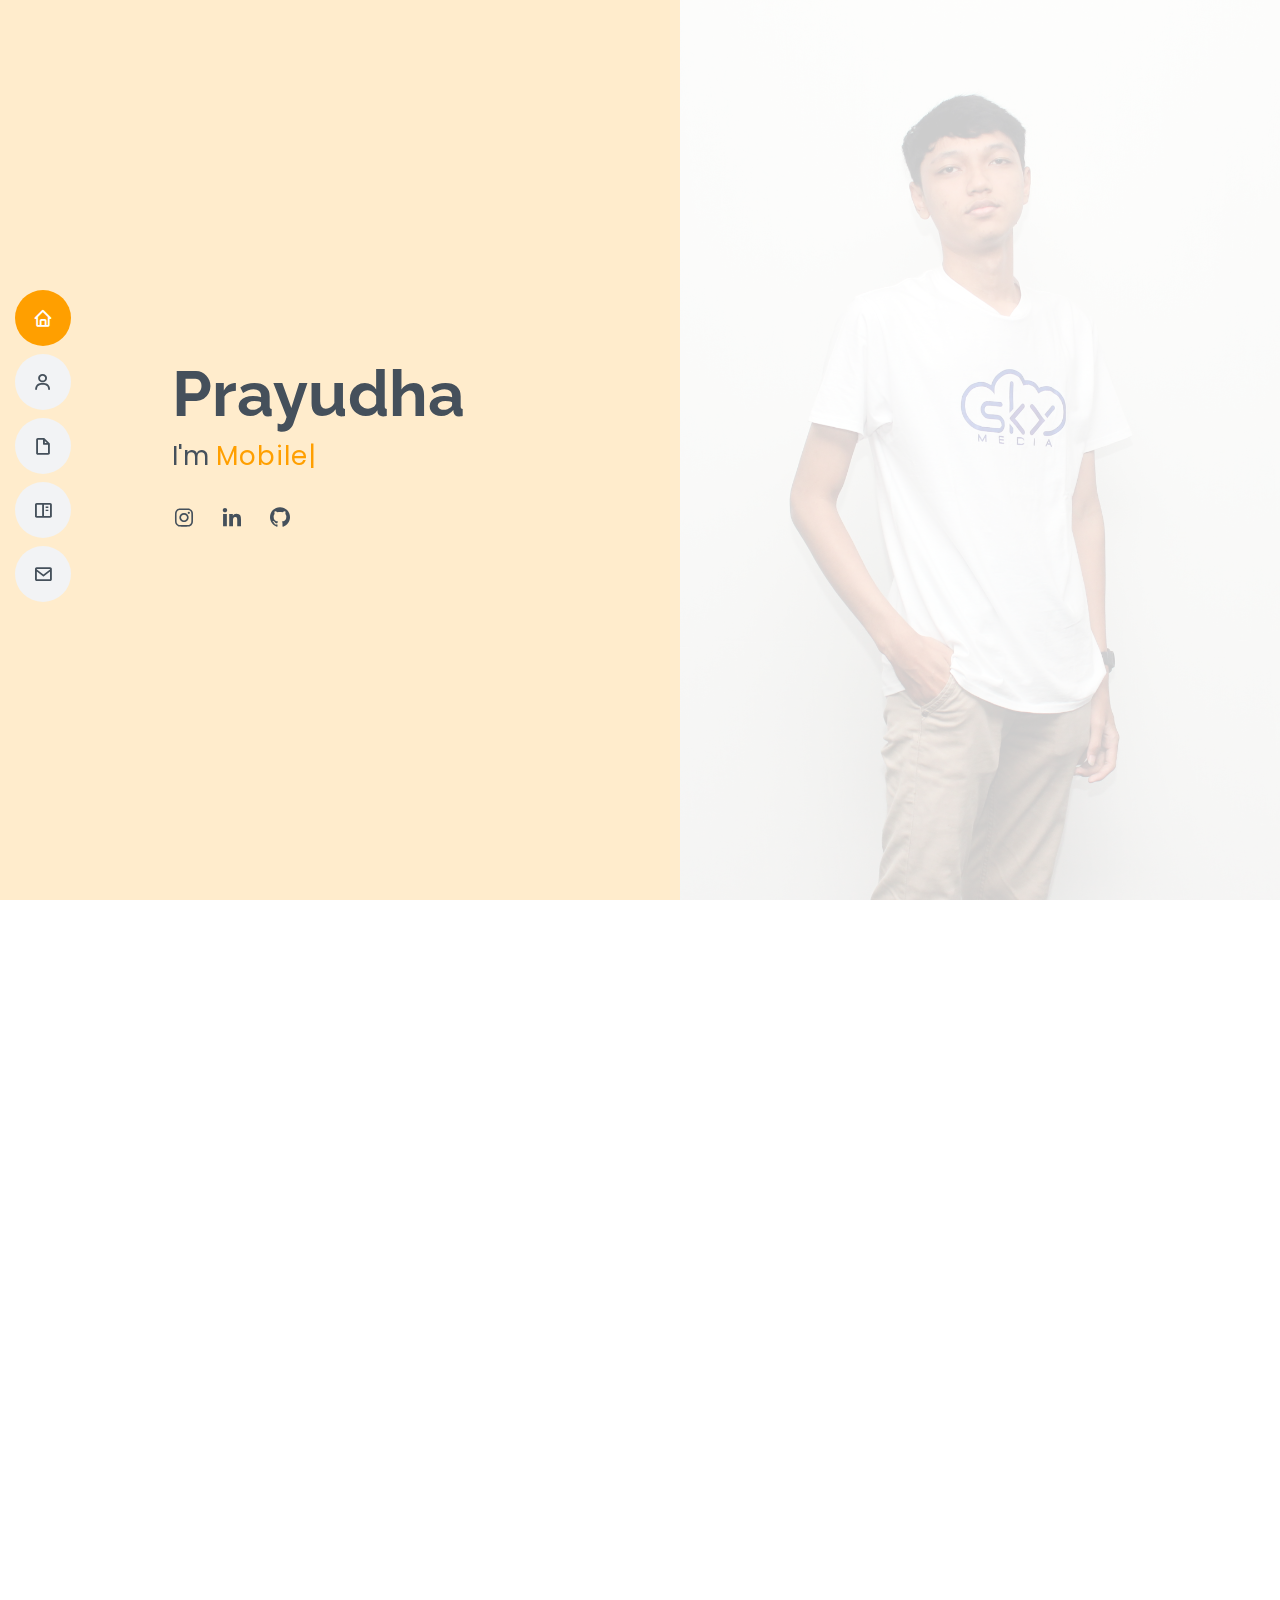
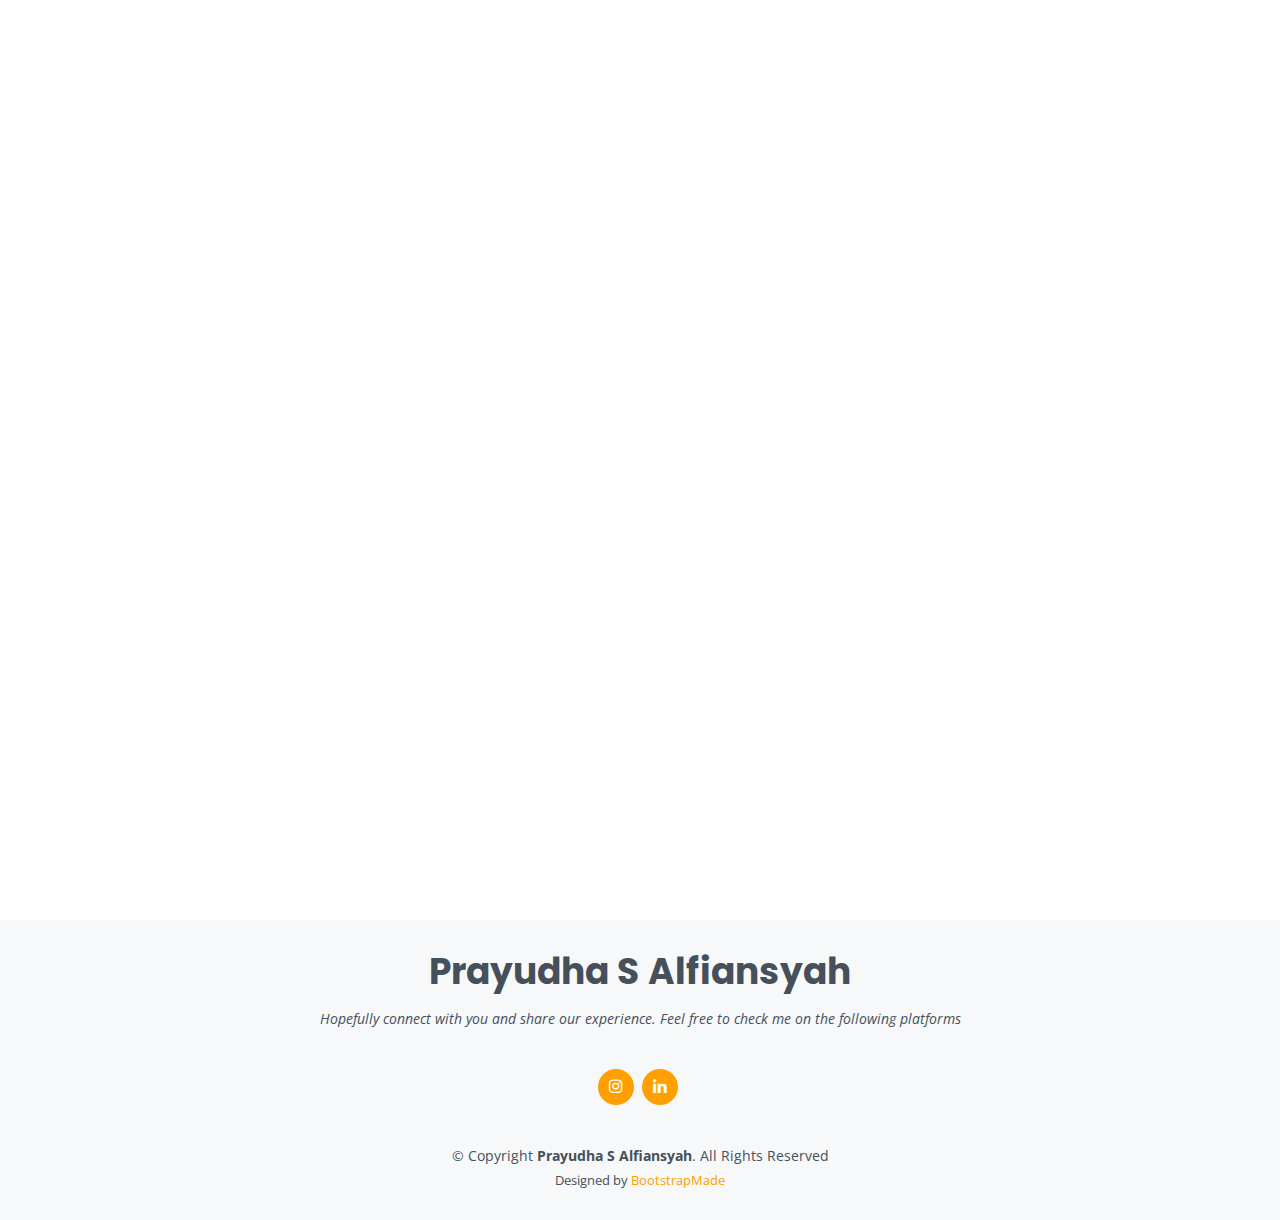
==== commit a836ed7e: "fix title and href on some icon" ====
--- a/index.html
+++ b/index.html
@@ -5,13 +5,13 @@
   <meta charset="utf-8">
   <meta content="width=device-width, initial-scale=1.0" name="viewport">
 
-  <title>MyResume Bootstrap Template - Index</title>
+  <title>Prayudha S Alfiansyah - Portfolio</title>
   <meta content="" name="description">
   <meta content="" name="keywords">
 
   <!-- Favicons -->
-  <link href="assets/img/favicon.png" rel="icon">
-  <link href="assets/img/apple-touch-icon.png" rel="apple-touch-icon">
+  <link href="assets/img/icon/icon-title2.png" rel="icon">
+  <link href="assets/img/icon/icon-title2.png" rel="icon">
 
   <!-- Google Fonts -->
   <link href="https://fonts.googleapis.com/css?family=Open+Sans:300,300i,400,400i,600,600i,700,700i|Raleway:300,300i,400,400i,500,500i,600,600i,700,700i|Poppins:300,300i,400,400i,500,500i,600,600i,700,700i" rel="stylesheet">
@@ -66,7 +66,7 @@
         <!-- <a href="#" class="facebook"><i class="bx bxl-facebook"></i></a> -->
         <a href="https://www.instagram.com/yudhafin_/" class="instagram"><i class="bx bxl-instagram"></i></a>
         <a href="https://www.linkedin.com/in/yudha-f-965791135/" class="linkedin"><i class="bx bxl-linkedin"></i></a>
-        <a href="#" class="google-plus"><i class="bx bxl-github"></i></a>
+        <a href="https://github.com/nunu2331" class="google-plus"><i class="bx bxl-github"></i></a>
       </div>
     </div>
   </section><!-- End Hero -->
@@ -536,15 +536,18 @@
 
         <div class="row mt-1">
           <div class="col">
-            <div class="info">
-              <div class="address">
-                <i class="bi bi-geo-alt"></i>
-                <h4>Location:</h4>
-                <p>Central Java, Indonesia</p>
-              </div>
-            </div>
+            <a href="https://maps.app.goo.gl/G6Ez1y8ZLb1cbJ9ZA">
+              <div class="info">
+                <div class="address">
+                  <i class="bi bi-geo-alt"></i>
+                  <h4>Location:</h4>
+                  <p>Kendal, Central Java, Indonesia</p>
+                </div>
+              </div>
+            </a>
           </div>
           <div class="col">
+            <a href="mailto:yudhafin233@gmail.com">
             <div class="info">
               <div class="address">
                 <div class="address">
@@ -554,6 +557,7 @@
                 </div>
               </div>
             </div>
+            </a>
           </div>
           </div>
 
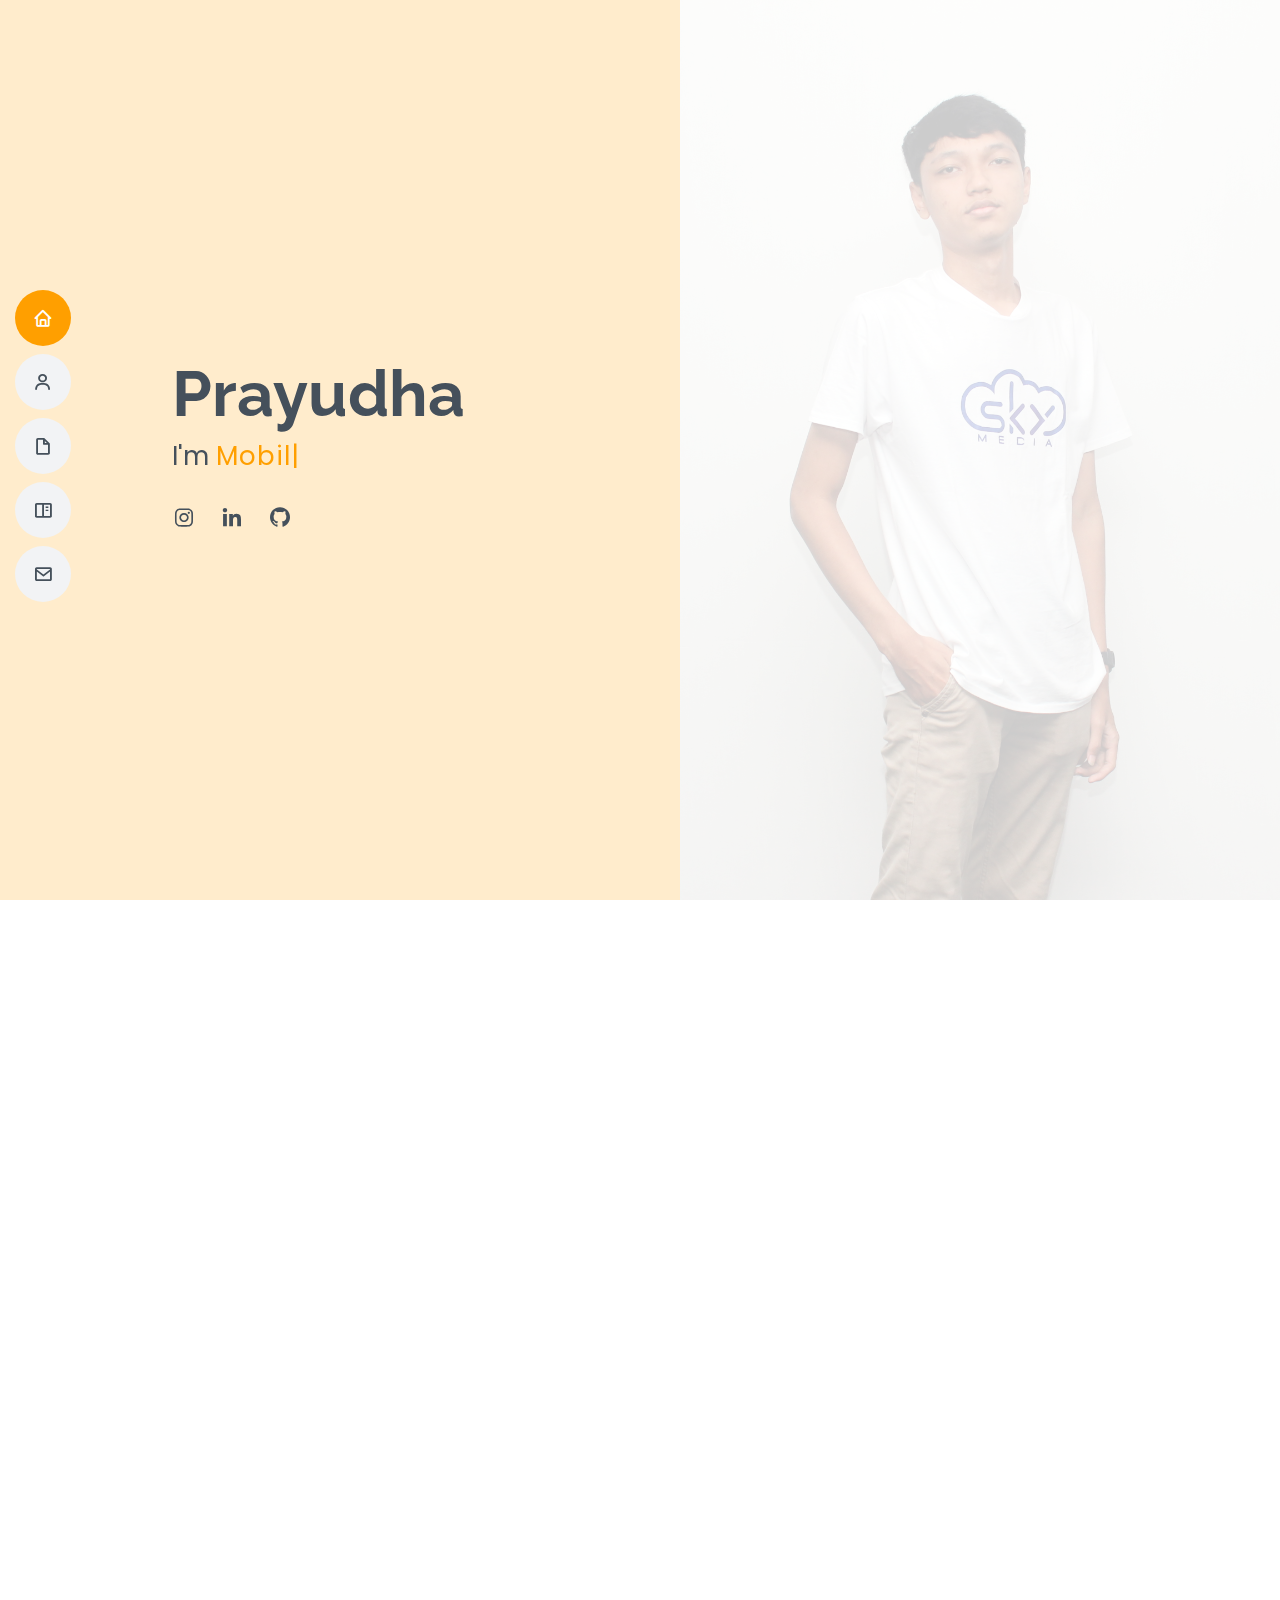
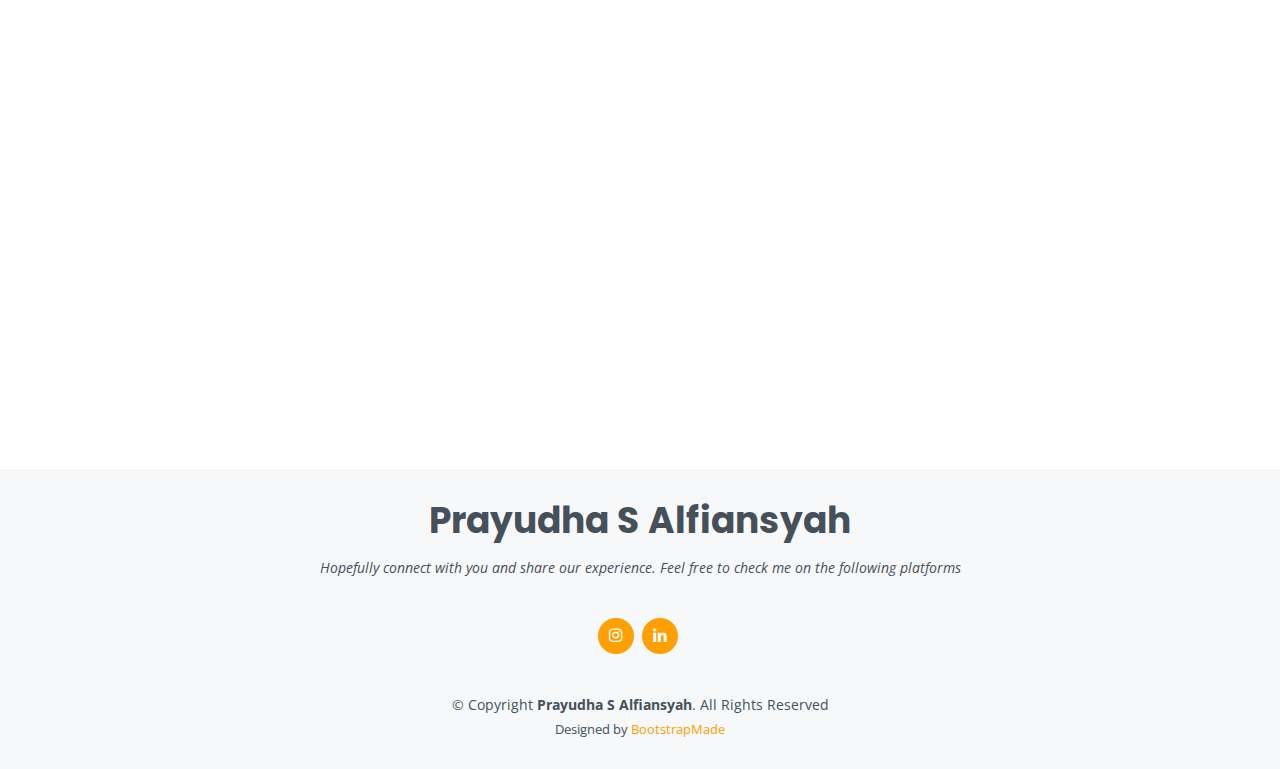
==== commit 7a43d262: "delete portfo desc" ====
--- a/index.html
+++ b/index.html
@@ -377,7 +377,7 @@
 
         <div class="section-title">
           <h2>Portfolio</h2>
-          <p>Magnam dolores commodi suscipit. Necessitatibus eius consequatur ex aliquid fuga eum quidem. Sit sint consectetur velit. Quisquam quos quisquam cupiditate. Et nemo qui impedit suscipit alias ea. Quia fugiat sit in iste officiis commodi quidem hic quas.</p>
+          <!-- <p>Magnam dolores commodi suscipit. Necessitatibus eius consequatur ex aliquid fuga eum quidem. Sit sint consectetur velit. Quisquam quos quisquam cupiditate. Et nemo qui impedit suscipit alias ea. Quia fugiat sit in iste officiis commodi quidem hic quas.</p> -->
         </div>
 
         
@@ -389,19 +389,19 @@
           <button type="button" data-bs-target="#carouselExampleIndicators" data-bs-slide-to="3" aria-label="Slide 4"></button>
         </div>
         <div class="carousel-inner border">
+          <a href="https://play.google.com/store/apps/details?id=id.foods.app&hl=in&gl=US&pli=1">
+          <div class="carousel-item active">
+            <img src="assets/project/img16.jpg" class="carousel-anjay" alt="...">
+            <img src="assets/project/img19.jpg" class="carousel-anjay" alt="...">
+            <img src="assets/project/img22.jpg" class="carousel-anjay" alt="...">
+          </div>
+          </a>
           <a href="https://play.google.com/store/apps/details?id=id.skymediagroup.aerobic">
-          <div class="carousel-item active">
+          <div class="carousel-item">
             <img src="assets/project/img4.jpg" class="carousel-anjay" style="margin-right: -20px;" alt="...">
             <img src="assets/project/img7.jpg" class="carousel-anjay" style="margin-right: -20px;" alt="...">
             <img src="assets/project/img10.jpg" class="carousel-anjay" style="margin-right: -20px;" alt="...">
             <img src="assets/project/img13.jpg" class="carousel-anjay" style="margin-right: -20px;" alt="...">
-          </div>
-          </a>
-          <a href="https://play.google.com/store/apps/details?id=id.foods.app&hl=in&gl=US&pli=1">
-          <div class="carousel-item">
-            <img src="assets/project/img16.jpg" class="carousel-anjay" alt="...">
-            <img src="assets/project/img19.jpg" class="carousel-anjay" alt="...">
-            <img src="assets/project/img22.jpg" class="carousel-anjay" alt="...">
           </div>
           </a>
           <a href="https://play.google.com/store/apps/details?id=com.empirefitclub.apps&hl=in&gl=US">
